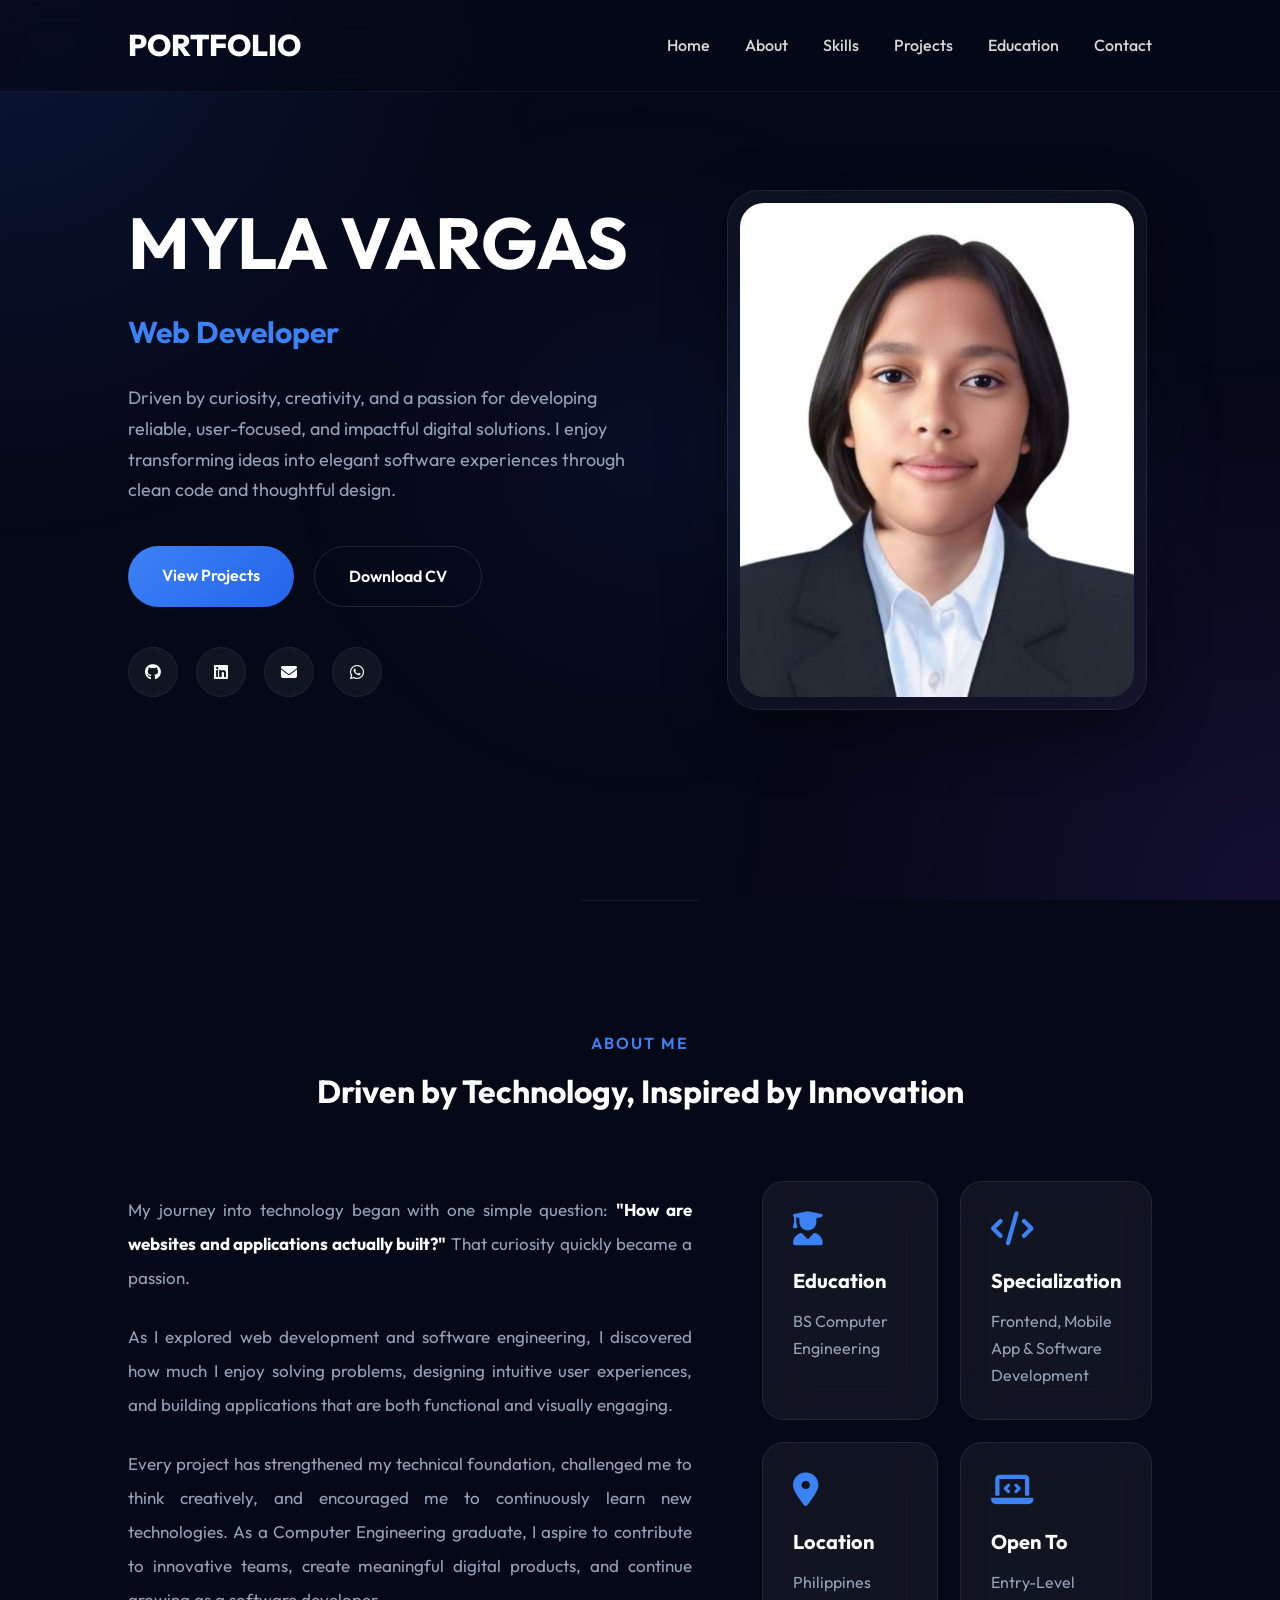
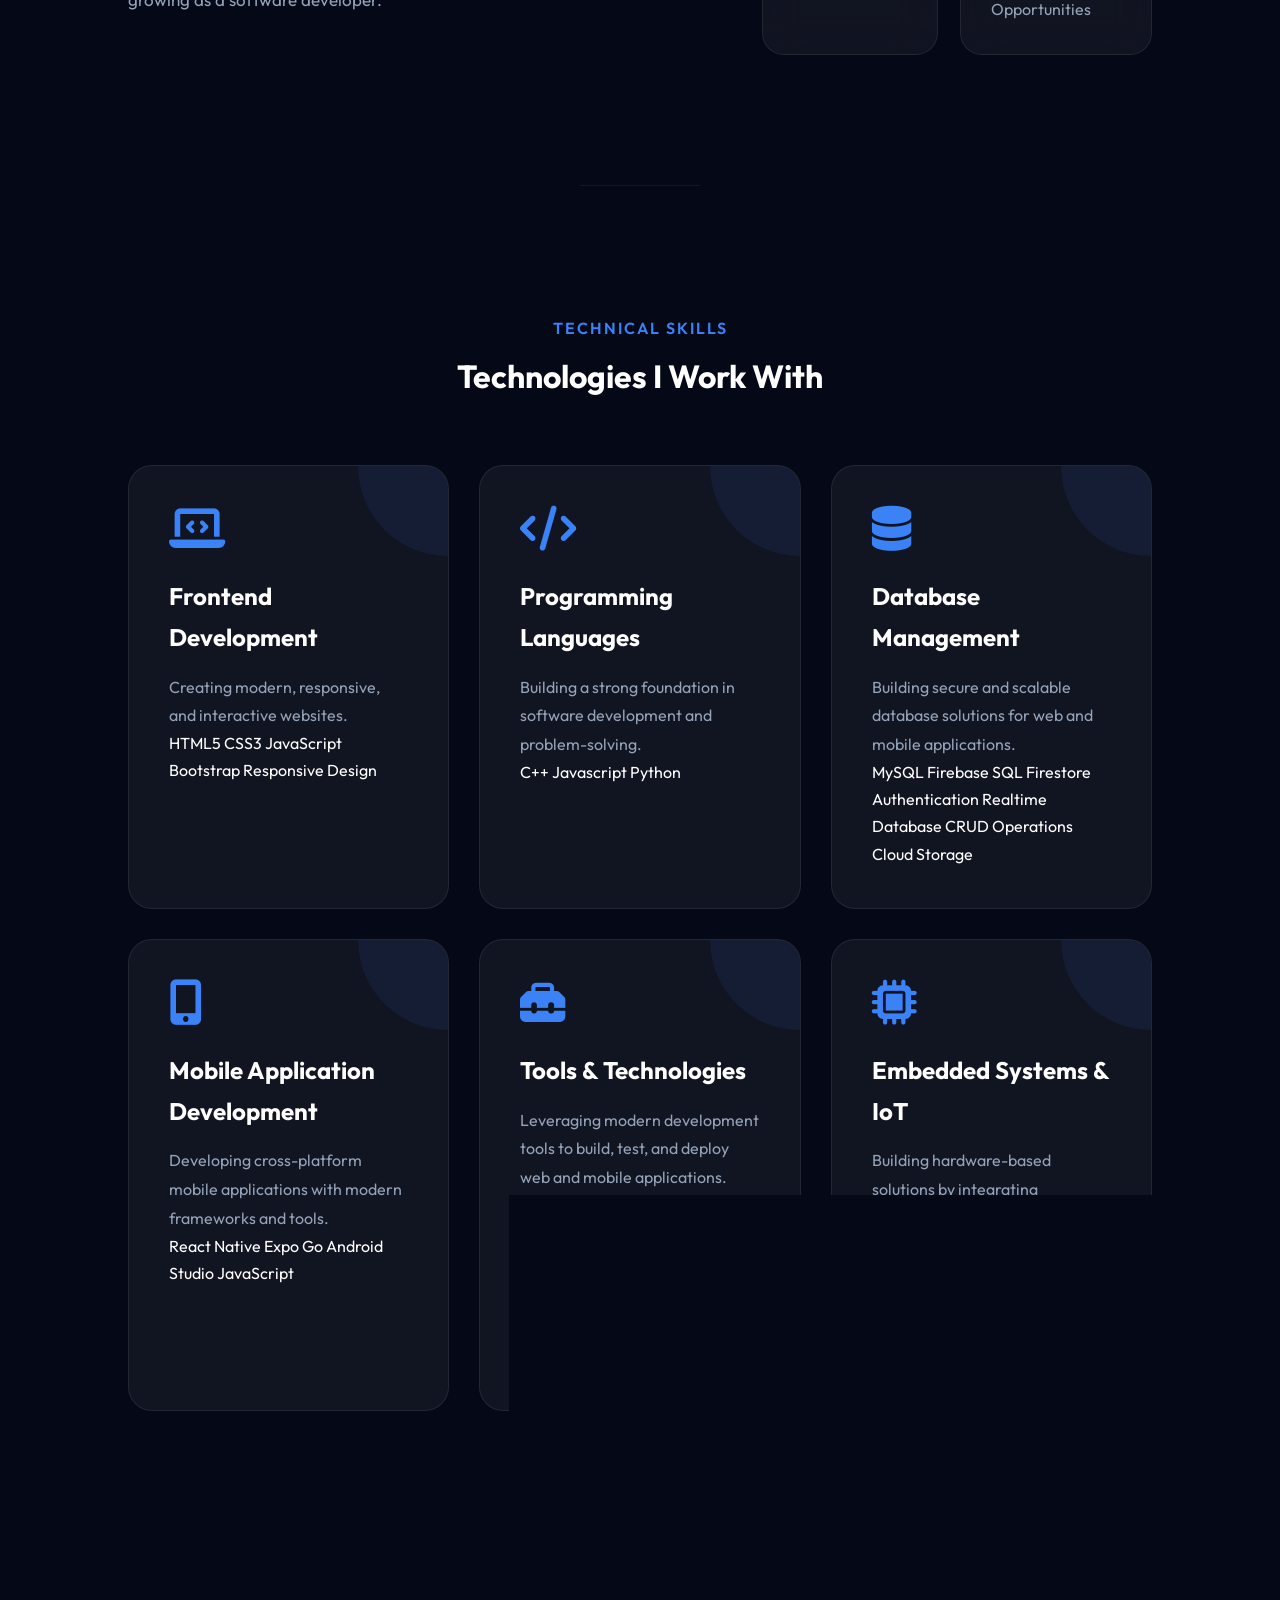
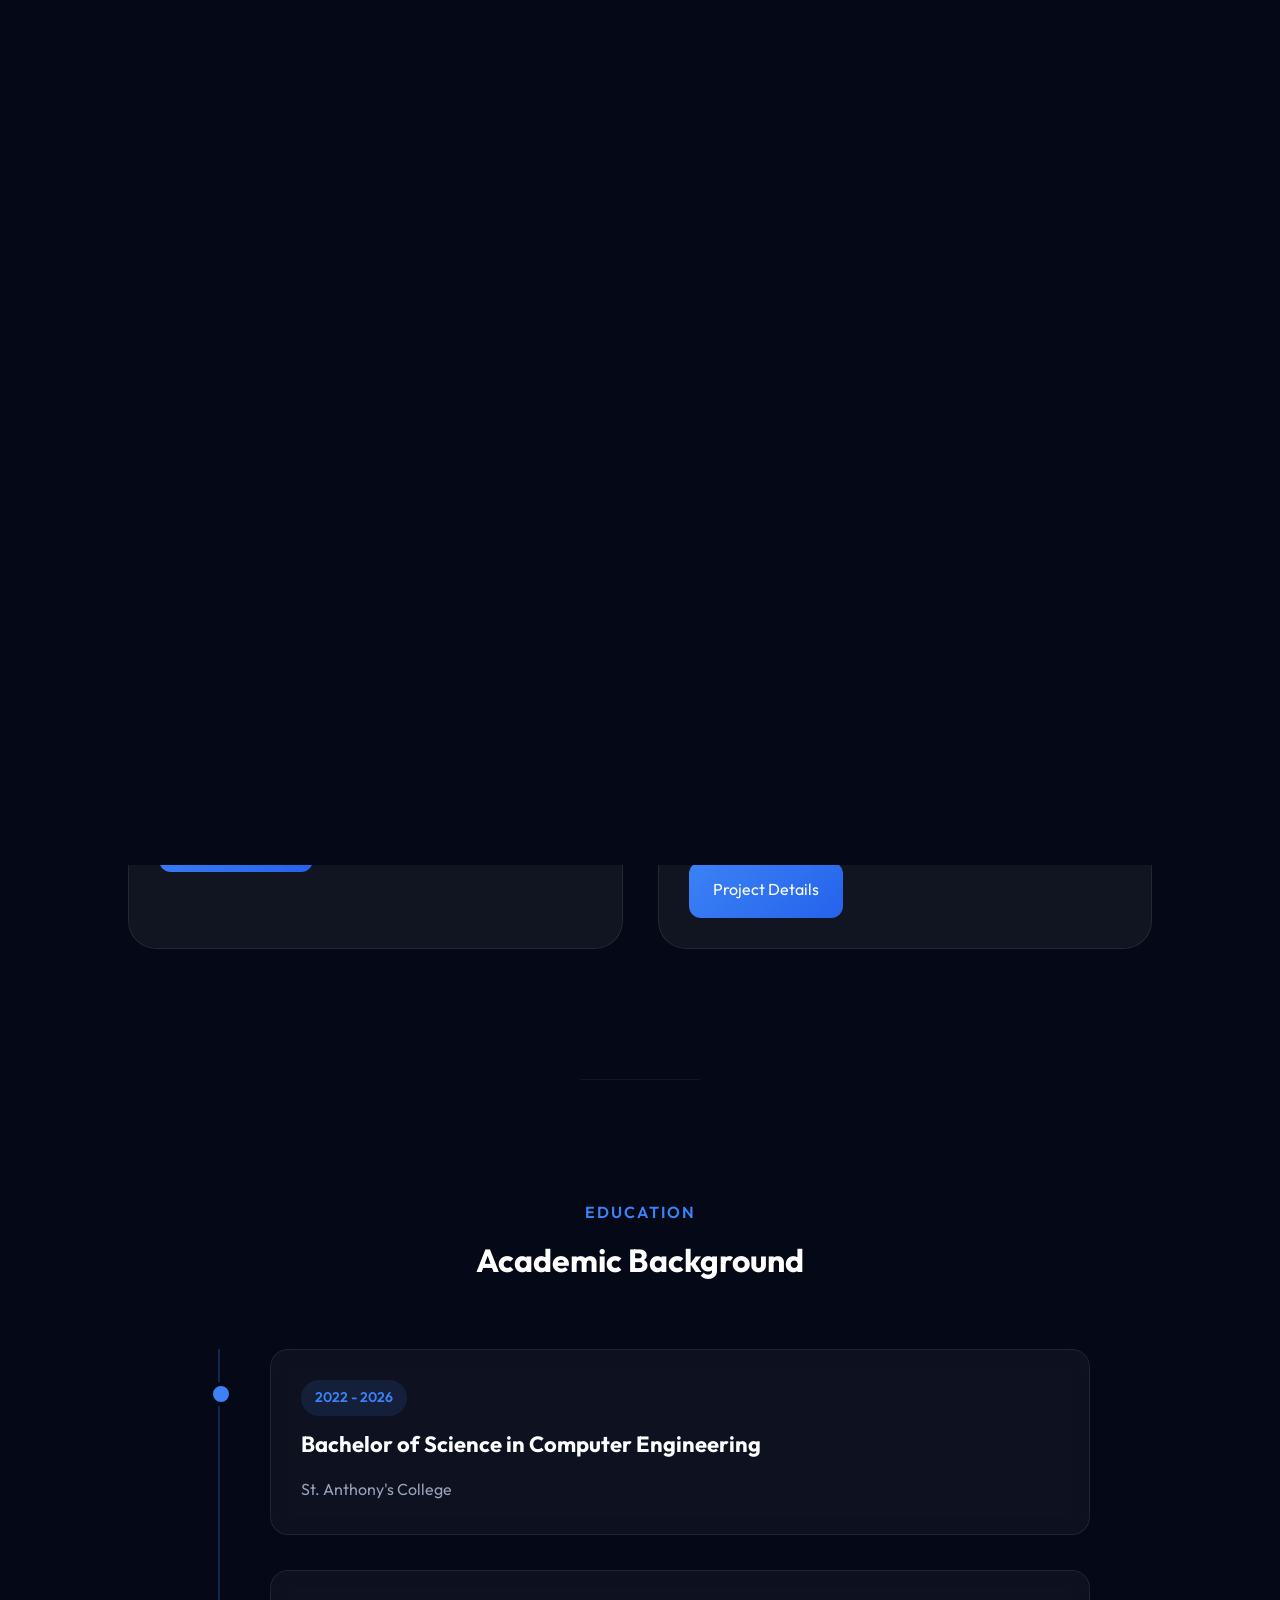
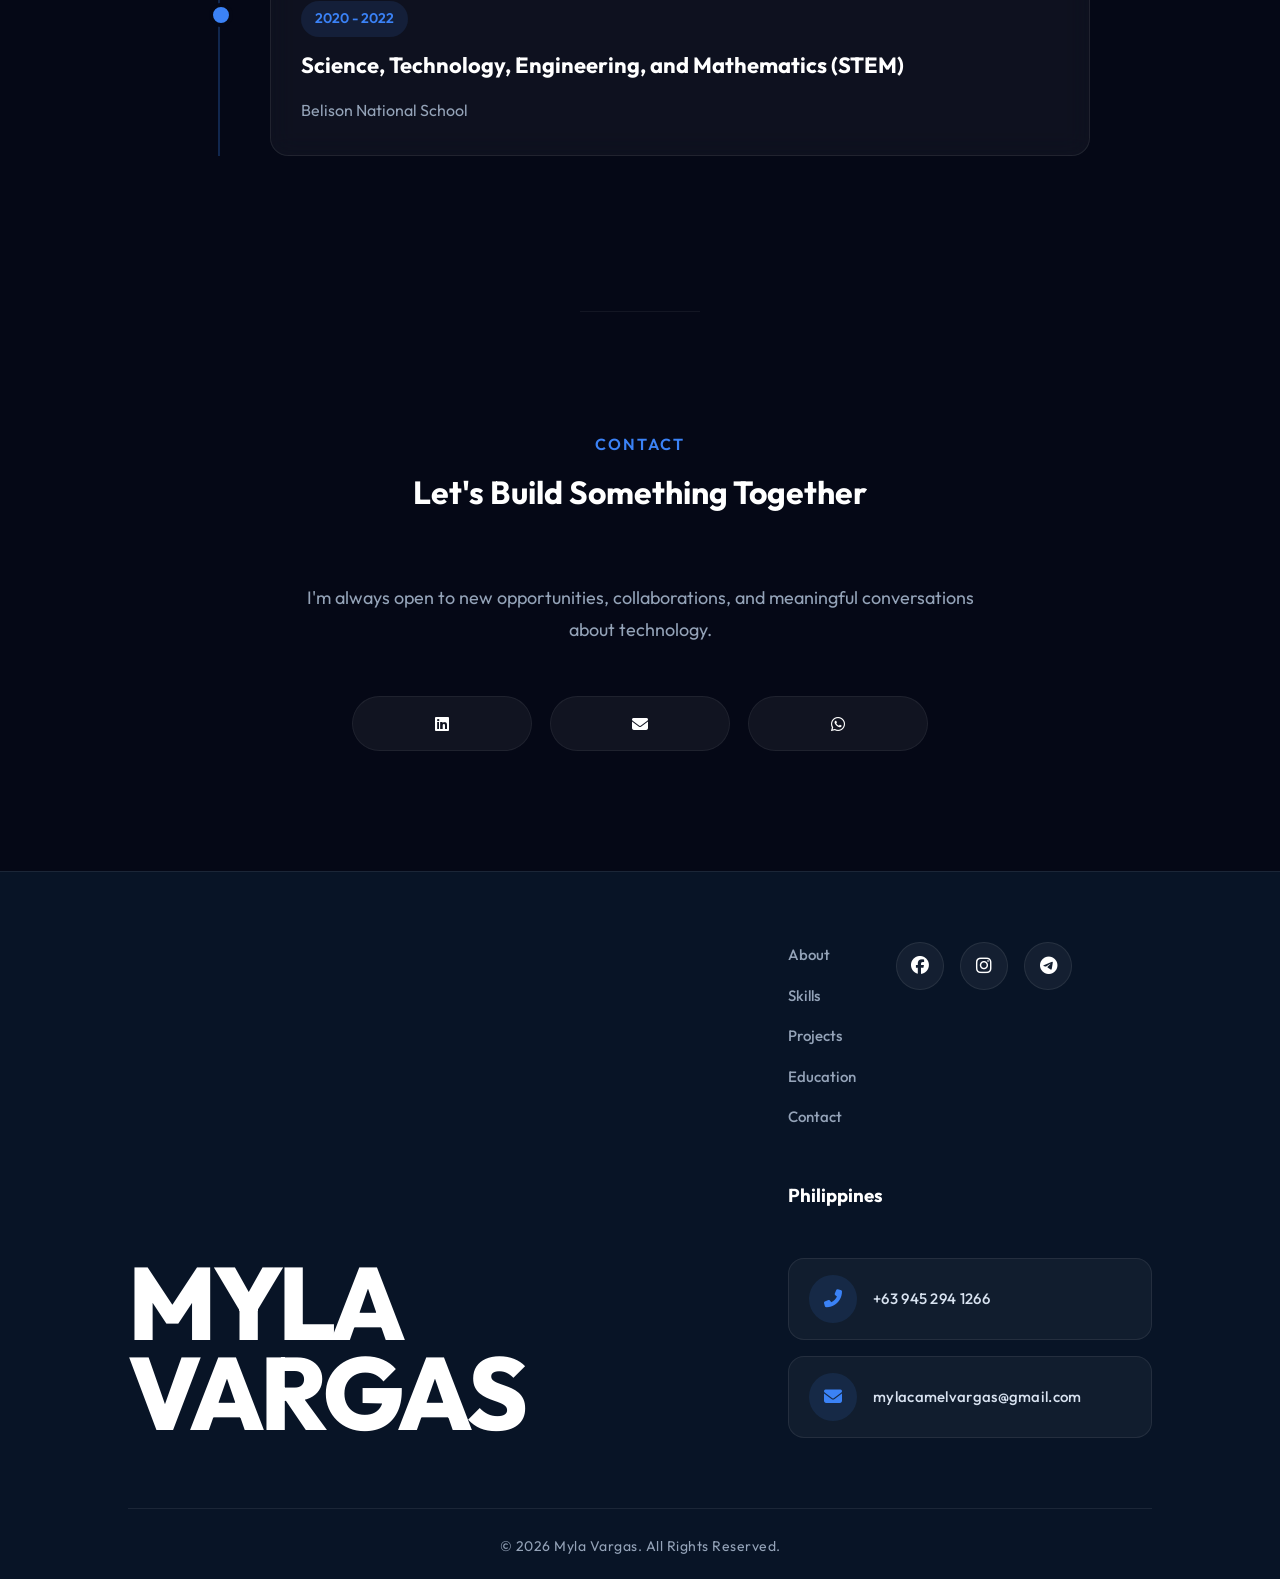
==== index.html @ 1aa94628 "Update index.html" ====
<!DOCTYPE html>
<html lang="en">

<head>
    <meta charset="UTF-8">
    <meta name="viewport" content="width=device-width, initial-scale=1.0">

    <title>Portfolio</title>

    <meta name="description"
        content="Portfolio of Myla Vargas - Computer Engineering Graduate specializing in Web Development, Software Development, and Modern Digital Solutions.">

    <link rel="stylesheet" href="style.css">

    <!-- Google Font -->
    <link href="https://fonts.googleapis.com/css2?family=Outfit:wght@300;400;500;600;700;800&display=swap"
        rel="stylesheet">

    <!-- Font Awesome -->
    <link rel="stylesheet"
        href="https://cdnjs.cloudflare.com/ajax/libs/font-awesome/6.7.2/css/all.min.css">
</head>

<body>

    <!-- Scroll Progress -->
    <div id="progress-bar"></div>

    <!-- ================= HEADER ================= -->

    <header>

        <div class="logo">
            PORTFOLIO
        </div>

        <nav id="nav">

            <a href="#home">Home</a>
            <a href="#about">About</a>
            <a href="#skills">Skills</a>
            <a href="#projects">Projects</a>
            <a href="#education">Education</a>
            <a href="#contact">Contact</a>

        </nav>

            <div class="menu-btn" id="menu-btn">
                <i class="fa-solid fa-bars"></i>
            </div>
    </header>

    <!-- ================= HERO ================= -->

    <section class="hero" id="home">

        <div class="hero-content">

            <h1>

                MYLA VARGAS

            </h1>

            <h2>
                <span class="typing"></span>
            </h2>

            <p>

                Driven by curiosity, creativity, and a passion for developing
                reliable, user-focused, and impactful digital solutions.
                I enjoy transforming ideas into elegant software experiences
                through clean code and thoughtful design.

            </p>

            <div class="hero-buttons">

                <a href="#projects" class="primary-btn">
                    View Projects
                </a>

                <a href="Myla_Camel_Vargas_Resume.pdf" download class="secondary-btn">
                    Download CV
                </a>

            </div>

            <div class="socials">

                <a href="https://github.com/mylacamelvargas" target="_blank" rel="noopener noreferrer">
    <i class="fab fa-github"></i>

               <a href="https://www.linkedin.com/in/myla-camel-vargas-772911368/" target="_blank" rel="noopener noreferrer">
    <i class="fab fa-linkedin"></i></a>
               <a href="mailto:mylacamelvargas@gmail.com">
    <i class="fas fa-envelope"></i>
</a>

              <a href="https://wa.me/639452941266" target="_blank" rel="noopener noreferrer">
    <i class="fab fa-whatsapp"></i>
</a>
            </div>

        </div>

        <div class="hero-image">

            <div class="image-card">

                <img src="mylvrgs.jpg" alt="Myla Vargas">

            </div>

        </div>

    </section>

    <!-- ================= ABOUT ================= -->

    <section id="about" class="about">

        <div class="section-title">

            <span>ABOUT ME</span>

            <h2>Driven by Technology, Inspired by Innovation</h2>

        </div>

        <div class="about-container">

            <div class="about-text">

                <p>

                    My journey into technology began with one simple question:
                    <strong>"How are websites and applications actually built?"</strong>

                    That curiosity quickly became a passion.

                </p>

                <p>

                    As I explored web development and software engineering,
                    I discovered how much I enjoy solving problems,
                    designing intuitive user experiences,
                    and building applications that are both functional
                    and visually engaging.

                </p>

                <p>

                    Every project has strengthened my technical foundation,
                    challenged me to think creatively,
                    and encouraged me to continuously learn new technologies.

                    As a Computer Engineering graduate,
                    I aspire to contribute to innovative teams,
                    create meaningful digital products,
                    and continue growing as a software developer.

                </p>

            </div>

            <div class="about-cards">

                <div class="info-card">

                    <i class="fa-solid fa-user-graduate"></i>

                    <h3>Education</h3>

                    <p>
                        BS Computer Engineering
                    </p>

                </div>

                <div class="info-card">

                    <i class="fa-solid fa-code"></i>

                    <h3>Specialization</h3>

                    <p>
                       Frontend, Mobile App & Software Development
                    </p>

                </div>

                <div class="info-card">

                    <i class="fa-solid fa-location-dot"></i>

                    <h3>Location</h3>

                    <p>
                        Philippines
                    </p>

                </div>

                <div class="info-card">

                    <i class="fa-solid fa-laptop-code"></i>

                    <h3>Open To</h3>

                    <p>
                        Entry-Level Opportunities
                    </p>

                </div>

            </div>

        </div>

    </section>

    <!-- ================= SKILLS ================= -->

    <section id="skills" class="skills">

        <div class="section-title">

            <span>TECHNICAL SKILLS</span>

            <h2>Technologies I Work With</h2>

        </div>

        <div class="skills-grid">

           <div class="skill-card">
    <i class="fas fa-laptop-code"></i>
    <h3>Frontend Development</h3>
    <p>Creating modern, responsive, and interactive websites.</p>

    <div class="skill-tags">
        <span>HTML5</span>
        <span>CSS3</span>
        <span>JavaScript</span>
        <span>Bootstrap</span>
        <span>Responsive Design</span>
    </div>
</div>

           <div class="skill-card">
    <i class="fas fa-code"></i>
    <h3>Programming Languages</h3>
    <p>Building a strong foundation in software development and problem-solving.</p>

    <div class="skill-tags">
        <span>C++</span>
        <span>Javascript</span>
        <span>Python</span>
    </div>
</div>

            <div class="skill-card">
    <i class="fas fa-database"></i>
    <h3>Database Management</h3>
    <p>Building secure and scalable database solutions for web and mobile applications.</p>

    <div class="skill-tags">
        <span>MySQL</span>
        <span>Firebase</span>
        <span>SQL</span>
        <span>Firestore</span>
        <span>Authentication</span>
        <span>Realtime Database</span>
        <span>CRUD Operations</span>
        <span>Cloud Storage</span>
    </div>
</div>

           <div class="skill-card">
    <i class="fas fa-mobile-alt"></i>
    <h3>Mobile Application Development</h3>
    <p>Developing cross-platform mobile applications with modern frameworks and tools.</p>

    <div class="skill-tags">
        <span>React Native</span>
        <span>Expo Go</span>
        <span>Android Studio</span>
        <span>JavaScript</span>
    </div>
</div>

           <div class="skill-card">
    <i class="fas fa-toolbox"></i>
    <h3>Tools & Technologies</h3>
    <p>Leveraging modern development tools to build, test, and deploy web and mobile applications.</p>

    <div class="skill-tags">
        <span>Git</span>
        <span>GitHub</span>
        <span>VS Code</span>
        <span>Android Studio</span>
        <span>Expo Go</span>
        <span>Figma</span>
        <span>Canva</span>
        <span>Vercel</span>
    </div>
</div>
           <div class="skill-card">
    <i class="fas fa-microchip"></i>
    <h3>Embedded Systems & IoT</h3>
    <p>Building hardware-based solutions by integrating microcontrollers, sensors, and embedded programming.</p>

    <div class="skill-tags">
        <span>Arduino</span>
        <span>ESP32</span>
        <span>Raspberry Pi</span>
        <span>IoT</span>
        <span>Sensor Integration</span>
        <span>Microcontrollers</span>
        <span>Serial Communication</span>
    </div>
</div>

        </div>

    </section>

    <!-- ================= PROJECTS ================= -->

  <section id="projects" class="projects">

    <div class="section-title">

        <span>MY PROJECTS</span>

        <h2>Featured Work</h2>

    </div>

    <div class="project-grid">

        <!-- Project 1 -->
        <div class="project-card">
            <div class="project-content">

                <h3>Automated Umbrella Rental System</h3>

                <p>
                    Developed an IoT-based automated umbrella rental system with RFID authentication,
                    real-time monitoring, automated rental and return processes, and a centralized
                    database for efficient inventory management.
                </p>

                <div class="project-buttons">
                    <a href="project-details.html">Project Details</a>
                </div>

            </div>
        </div>

        <!-- Project 2 -->
        <div class="project-card">
            <div class="project-content">

                <h3>Portfolio Website</h3>

                <p>
                    Modern responsive portfolio developed using HTML, CSS and JavaScript.
                </p>

                <div class="project-buttons">
                    <a href="https://github.com/mylacamelvargas/portfolio">GitHub</a>
                </div>

            </div>
        </div>

        <!-- Project 3 -->
        <div class="project-card">
            <div class="project-content">

                <h3>LifePulse: A Mobile-Based Application for Blood Donation</h3>

                <p>
                    Developed a mobile-based blood donation system with database integration,
                    donor management, and streamlined tracking for efficient blood donation coordination.
                </p>

                <div class="project-buttons">
                    <a href="project-details-lifepulse.html">Project Details</a>
                </div>

            </div>
        </div>

        <!-- Project 4 (NEW) -->
        <div class="project-card">
            <div class="project-content">

                <h3>DriveAlert: Drowsiness Detection</h3>

               <p>
    Developed a driver drowsiness detection system that monitors real-time facial
    features to identify signs of fatigue and alert the user through timely warnings.
    The system aims to enhance road safety by reducing the risk of accidents caused
    by drowsy driving through early detection and prompt notification.
</p>

                <div class="project-buttons">
                    <a href="project-details-drivealert.html">Project Details</a>
                </div>

            </div>
        </div>

    </div>

    </section>

    <!-- ================= EDUCATION ================= -->

   <section id="education" class="education">

    <div class="section-title">

        <span>EDUCATION</span>

        <h2>Academic Background</h2>

    </div>

    <div class="timeline">

        <div class="timeline-item">

            <span>2022 - 2026</span>

            <h3>Bachelor of Science in Computer Engineering</h3>

            <p>St. Anthony's College</p>

        </div>

        <div class="timeline-item">

            <span>2020 - 2022</span>

            <h3>Science, Technology, Engineering, and Mathematics (STEM)</h3>

            <p>Belison National School</p>

        </div>

    </div>

</section>

    <!-- ================= CONTACT ================= -->

    <section id="contact" class="contact">

        <div class="section-title">

            <span>CONTACT</span>

            <h2>Let's Build Something Together</h2>

        </div>

        <p class="contact-text">
            I'm always open to new opportunities, collaborations,
            and meaningful conversations about technology.
        </p>

        <div class="contact-buttons">

           <a href="https://www.linkedin.com/in/myla-camel-vargas-772911368/" target="_blank" rel="noopener noreferrer">
    <i class="fab fa-linkedin"></i></a>
               <a href="mailto:mylacamelvargas@gmail.com">
    <i class="fas fa-envelope"></i>
</a>
   <a href="https://wa.me/639452941266" target="_blank" rel="noopener noreferrer">
    <i class="fab fa-whatsapp"></i>
</a>
        </div>

    </section>

    <!-- ================= FOOTER ================= -->

   <footer class="footer">

    <div class="footer-name">

        <h1>Myla<br>Vargas</h1>

    </div>

    <div class="footer-content">

        <div class="footer-top">

            <div class="footer-links">

                <a href="#about">About</a>
                <a href="#skills">Skills</a>
                <a href="#projects">Projects</a>
                <a href="#education">Education</a>
                <a href="#contact">Contact</a>

            </div>

            <div class="footer-social">

               <a href="https://www.facebook.com/myla.vargas.9250" target="_blank" rel="noopener noreferrer">
    <i class="fab fa-facebook"></i>
                 <a href="https://www.instagram.com/mylv.rgs?igsh=YjQzcXFocjdwdDE3" target="_blank" rel="noopener noreferrer">
    <i class="fab fa-instagram"></i>
                   <a href="https://t.me/mylacamelvargas" target="_blank" rel="noopener noreferrer">
    <i class="fab fa-telegram"></i>
            </div>
             <a/>          

        </div>

        <div class="footer-location">

            <h3>
                Philippines
            </h3>
        </div>

          <div class="footer-contact-info">

    <a href="tel:+639123456789" class="contact-item">
        <i class="fas fa-phone-alt"></i>
        <span>+63 945 294 1266</span>
    </a>

    <a href="mailto:mylacamelvargas@gmail.com" class="contact-item">
        <i class="fas fa-envelope"></i>
        <span>mylacamelvargas@gmail.com</span>
    </a>

</div>

    </div>
     <div class="footer-bottom">

        <p>© 2026 Myla Vargas. All Rights Reserved.</p>

    </div>

</footer>

    <script src="script.js"></script>

</body>

</html>
---- style.css ----
/*==========================
  GOOGLE FONT
==========================*/
@import url('https://fonts.googleapis.com/css2?family=Outfit:wght@300;400;500;600;700;800&display=swap');

/*==========================
  RESET
==========================*/
*{
    margin:0;
    padding:0;
    box-sizing:border-box;
    scroll-behavior:smooth;
}

:root{

    --bg:#050816;
    --bg2:#0f172a;
    --card:rgba(255,255,255,.05);
    --border:rgba(255,255,255,.08);

    --white:#ffffff;
    --text:#d6d6d6;
    --gray:#94a3b8;

    --primary:#3b82f6;
    --secondary:#2563eb;

    --shadow:0 20px 60px rgba(0,0,0,.45);

    --radius:24px;

}

body{

    font-family:'Outfit',sans-serif;
    background:var(--bg);
    color:var(--white);
    overflow-x:hidden;
    line-height:1.7;

}

/*==========================
BACKGROUND
==========================*/

body::before{

    content:"";
    position:fixed;
    inset:0;

    background:
    radial-gradient(circle at top left,#2563eb25,transparent 35%),
    radial-gradient(circle at bottom right,#7c3aed20,transparent 35%),
    radial-gradient(circle at center,#1d4ed815,transparent 45%);

    z-index:-2;

}

body::after{

    content:"";
    position:fixed;
    inset:0;

    background:
    linear-gradient(
        rgba(255,255,255,.02) 1px,
        transparent 1px),
    linear-gradient(
        90deg,
        rgba(255,255,255,.02) 1px,
        transparent 1px);

    background-size:50px 50px;

    opacity:.15;

    z-index:-1;

}

/*==========================
SCROLLBAR
==========================*/

::-webkit-scrollbar{

    width:8px;

}

::-webkit-scrollbar-track{

    background:#08111f;

}

::-webkit-scrollbar-thumb{

    background:var(--primary);
    border-radius:20px;

}

/*==========================
SECTION
==========================*/

section{

    width:100%;
    padding:120px 10%;

}

.section-title{

    text-align:center;
    margin-bottom:70px;

}

.section-title span{

    color:var(--primary);
    letter-spacing:3px;
    font-size:14px;

}

.section-title h2{

    margin-top:15px;
    font-size:45px;
    font-weight:700;

}

/*==========================
HEADER
==========================*/

header{

    position:fixed;

    width:100%;

    padding:20px 10%;

    display:flex;
    justify-content:space-between;
    align-items:center;

    backdrop-filter:blur(18px);

    background:rgba(5,8,22,.65);

    border-bottom:1px solid rgba(255,255,255,.05);

    z-index:999;

}

.logo{

    font-size:30px;
    font-weight:800;

    color:white;

}

.logo span{

    color:var(--primary);

}

nav{

    display:flex;
    gap:35px;

}

nav a{

    color:#d7d7d7;
    text-decoration:none;
    font-weight:500;

    transition:.35s;

}

nav a:hover{

    color:var(--primary);

}

.menu-btn{

    display:none;
    font-size:25px;
    cursor:pointer;

}

/*==========================
HERO
==========================*/

.hero{

    min-height:100vh;

    display:grid;
    grid-template-columns:1.2fr 1fr;

    align-items:center;

    gap:80px;

}

.hero-tag{

    display:inline-block;

    padding:10px 18px;

    border-radius:50px;

    background:rgba(59,130,246,.12);

    border:1px solid rgba(59,130,246,.3);

    color:#7db4ff;

    font-size:14px;

    margin-bottom:25px;

}

.hero h1{

    font-size:72px;

    line-height:1.1;

    margin-bottom:25px;

}

.hero h1 span{

    color:var(--primary);

}

.hero h2{

    font-size:30px;

    color:#d3d3d3;

    margin-bottom:25px;

}

.typing{

    color:var(--primary);

}

.hero p{

    color:var(--gray);

    max-width:650px;

    margin-bottom:40px;

    font-size:18px;

}

/*==========================
BUTTONS
==========================*/

.hero-buttons{

    display:flex;

    gap:20px;

    margin-bottom:40px;

}

.primary-btn,
.secondary-btn{

    text-decoration:none;

    padding:16px 34px;

    border-radius:50px;

    transition:.35s;

    font-weight:600;

}

.primary-btn{

    background:linear-gradient(
    135deg,
    var(--primary),
    var(--secondary));

    color:white;

}

.primary-btn:hover{

    transform:translateY(-5px);

}

.secondary-btn{

    border:1px solid rgba(255,255,255,.12);

    color:white;

}

.secondary-btn:hover{

    background:rgba(255,255,255,.05);

    transform:translateY(-5px);

}

/*==========================
SOCIALS
==========================*/

.socials{

    display:flex;
    gap:18px;

}

.socials a{

    width:50px;
    height:50px;

    display:flex;

    justify-content:center;
    align-items:center;

    border-radius:50%;

    color:white;

    text-decoration:none;

    background:rgba(255,255,255,.05);

    border:1px solid rgba(255,255,255,.06);

    transition:.35s;

}

.socials a:hover{

    background:var(--primary);

    transform:translateY(-6px);

}

/*==========================
IMAGE
==========================*/

.hero-image{

    display:flex;
    justify-content:center;

}

.image-card{

    width:420px;
    height:520px;

    padding:12px;

    border-radius:32px;

    background:rgba(255,255,255,.04);

    border:1px solid rgba(255,255,255,.08);

    backdrop-filter:blur(15px);

    box-shadow:var(--shadow);

    animation:float 5s ease-in-out infinite;

}

.image-card img{

    width:100%;
    height:100%;

    border-radius:24px;

    object-fit:cover;

}

/*==========================
ANIMATION
==========================*/

@keyframes float{

    0%,100%{

        transform:translateY(0);

    }

    50%{

        transform:translateY(-18px);

    }

}

/*==========================
RESPONSIVE
==========================*/

@media(max-width:991px){

    .hero{

        grid-template-columns:1fr;
        text-align:center;

    }

    .hero p{

        margin:auto auto 40px;

    }

    .hero-buttons{

        justify-content:center;

    }

    .socials{

        justify-content:center;

    }

    .image-card{

        width:340px;
        height:430px;

        margin-top:40px;

    }

}

@media(max-width:768px){

    nav{

        display:none;

    }

    .menu-btn{

        display:block;

    }

    .hero h1{

        font-size:50px;

    }

    .hero h2{

        font-size:24px;

    }

    .section-title h2{

        font-size:34px;

    }

    .hero-buttons{

        flex-direction:column;

        align-items:center;

    }

    .primary-btn,
    .secondary-btn{

        width:220px;
        text-align:center;

    }

}

/*==================================================
ABOUT
==================================================*/

.about{

    position:relative;

}

.section-title span {
    font-size: 1rem;      
    font-weight: 600;
    letter-spacing: 2px;
}

.section-title h2 {
    font-size: 2rem;
    font-weight: 700;
    line-height: 1.2;
}
.about-container{

    display:grid;
    grid-template-columns:1.3fr .9fr;
    gap:70px;
    align-items:center;

}

.about-text p{

    color:var(--gray);
    margin-bottom:25px;
    font-size:17px;
    line-height:2;
    text-align:justify;

}

.about-text strong{

    color:white;

}

.about-cards{

    display:grid;
    grid-template-columns:repeat(2,1fr);
    gap:22px;

}

.info-card{

    padding:30px;
    background:var(--card);

    border:1px solid var(--border);

    border-radius:22px;

    transition:.4s;

    backdrop-filter:blur(20px);

}

.info-card:hover{

    transform:translateY(-8px);
}

.info-card i{

    font-size:34px;

    color:var(--primary);

    margin-bottom:18px;

}

.info-card h3{

    margin-bottom:10px;

    font-size:20px;

}

.info-card p{

    color:var(--gray);

}

/*==================================================
SKILLS
==================================================*/

.skills{

    position:relative;

}

.skills-grid{

    display:grid;

    grid-template-columns:
    repeat(auto-fit,minmax(280px,1fr));

    gap:30px;

}

.skill-card{

    padding:40px;

    border-radius:24px;

    background:var(--card);

    border:1px solid var(--border);

    transition:.45s;

    overflow:hidden;

    position:relative;

}

.skill-card::before{

    content:"";

    position:absolute;

    width:180px;
    height:180px;

    background:rgba(59,130,246,.08);

    border-radius:50%;

    top:-90px;
    right:-90px;

    transition:.5s;

}

.skill-card:hover::before{

    transform:scale(1.4);

}

.skill-card:hover{

    transform:translateY(-10px);

}

.skill-card i{

    font-size:45px;

    color:var(--primary);

    margin-bottom:25px;

}

.skill-card h3{

    margin-bottom:15px;

    font-size:24px;

}

.skill-card p{

    color:var(--gray);

    line-height:1.8;

}

/*==================================================
PROJECTS
==================================================*/

.projects{

    position:relative;

}

.project-grid{

    display:grid;

    grid-template-columns:
    repeat(auto-fit,minmax(350px,1fr));

    gap:35px;

}

.project-card{

    overflow:hidden;

    border-radius:28px;

    background:var(--card);

    border:1px solid var(--border);

    transition:.45s;

}

.project-card:hover{

    transform:translateY(-12px);

}

.project-card img{

    width:100%;
    height:230px;

    object-fit:cover;

    transition:.5s;

}

.project-card:hover img{

    transform:scale(1.08);

}

.project-content{

    padding:30px;

}

.project-content h3{

    font-size:24px;

    margin-bottom:15px;

}

.project-content p{

    color:var(--gray);

    margin-bottom:28px;

    line-height:1.8;

}

/*==================================================
PROJECT BUTTONS
==================================================*/

.project-buttons{
    display:flex;
    gap:15px;
    margin-top:25px;
}

.project-buttons a{
    display:inline-flex;
    justify-content:center;
    align-items:center;

    min-width:150px;      /* Same width for all buttons */
    height:56px;

    padding:0 24px;

    border-radius:12px;
    text-decoration:none;
    color:#fff;

    background:linear-gradient(
        135deg,
        var(--primary),
        var(--secondary)
    );

    transition:.35s;
}

.project-buttons a:hover{
    transform:translateY(-4px);
}

.project-buttons a:last-child{

    background:linear-gradient(
    135deg,
    var(--primary),
    var(--secondary));

}

.project-buttons a:hover{

    transform:translateY(-4px);

}

/*==================================================
SECTION SPACING
==================================================*/

.about,
.skills,
.projects{

    padding-top:130px;
    padding-bottom:130px;

}

/*==================================================
TABLET
==================================================*/

@media(max-width:1000px){

.about-container{

grid-template-columns:1fr;

}

.about-cards{

margin-top:20px;

}

}

/*==================================================
MOBILE
==================================================*/

@media(max-width:768px){

.about-cards{

grid-template-columns:1fr;

}

.project-grid{

grid-template-columns:1fr;

}

.skills-grid{

grid-template-columns:1fr;

}

.about-text{

text-align:center;

}

.about-text p{

text-align:center;

}

}

/*==========================================
EDUCATION
==========================================*/

/*==========================================
EDUCATION
==========================================*/

.education{
    position:relative;
}

.timeline{
    position:relative;
    max-width:900px;
    margin:0 auto;
}

.timeline::before{
    content:"";
    position:absolute;
    left:28px;
    top:0;
    width:2px;
    height:100%;
    background:rgba(59,130,246,.25);
}

.timeline-item{
    position:relative;
    margin-left:80px;
    margin-bottom:35px;
    padding:30px;

    background:rgba(255,255,255,.04);
    backdrop-filter:blur(12px);

    border:1px solid rgba(255,255,255,.08);
    border-radius:18px;

    transition:.35s;
}

.timeline-item:hover{
    transform:translateY(-8px);
}

.timeline-item::before{
    content:"";
    position:absolute;
    left:-62px;
    top:32px;

    width:16px;
    height:16px;

    border-radius:50%;
    background:var(--primary);

    border:4px solid var(--bg);
}

.timeline span{
    display:inline-block;
    margin-bottom:10px;

    color:var(--primary);
    font-size:14px;
    font-weight:600;

    padding:6px 14px;

    border-radius:30px;

    background:rgba(59,130,246,.12);
}

.timeline h3{
    font-size:22px;
    margin-bottom:12px;
}

.timeline p{
    color:var(--gray);
    line-height:1.8;
}

/*==========================================
CONTACT
==========================================*/

.contact{
    text-align:center;
}

.contact-text{
    max-width:700px;
    margin:0 auto 50px;
    color:var(--gray);
    font-size:18px;
}
/*==========================================
CONTACT
==========================================*/

.contact{
    text-align:center;
}

.contact-text{
    max-width:700px;
    margin:0 auto 50px;
    color:var(--gray);
    font-size:18px;
    line-height:1.8;
}

.contact-buttons{
    display:flex;
    justify-content:center;
    gap:18px;
    flex-wrap:wrap;
}

.contact-buttons a{

    width:180px;
    height:55px;

    display:flex;
    justify-content:center;
    align-items:center;

    border-radius:50px;

    color:white;
    text-decoration:none;
    font-weight:600;

    background:rgba(255,255,255,.05);

    border:1px solid rgba(255,255,255,.06);

    transition:.35s;

}

.contact-buttons a:hover{

    background:var(--primary);

    transform:translateY(-6px);

}

/*==========================================
FOOTER
==========================================*/

.footer{
    background:#081426;
    padding:70px 10% 20px;
    display:grid;
    grid-template-columns:1.8fr 1fr;
    gap:20px;
    border-top:1px solid rgba(255,255,255,.08);
}

/*==========================================
LEFT SIDE
==========================================*/

.footer-name{
    display:flex;
    align-items:flex-end;
}

.footer-name h1{
    font-size:clamp(4rem, 8vw, 8rem);
    line-height:.88;
    font-weight:800;
    letter-spacing:-4px;
    color:#fff;
    text-transform:uppercase;
}

/*==========================================
RIGHT SIDE
==========================================*/

.footer-content{
    display:flex;
    flex-direction:column;
    justify-content:space-between;
    height:100%;
}

.footer-top{
    display:flex;
    justify-content:space-between;
    align-items:flex-start;
    gap:40px;
}

.footer-links{
    display:flex;
    flex-direction:column;
    gap:15px;
}

.footer-links a{
    color:var(--gray);
    text-decoration:none;
    font-size:15px;
    font-weight:500;
    transition:.3s ease;
}

.footer-links a:hover{
    color:var(--primary);
    transform:translateX(6px);
}

/*==========================================
SOCIAL
==========================================*/

.footer-social{
    display:flex;
    gap:16px;
}

.footer-social a{
    width:48px;
    height:48px;

    display:flex;
    justify-content:center;
    align-items:center;

    border-radius:50%;

    color:#fff;
    font-size:18px;
    text-decoration:none;

    background:rgba(255,255,255,.05);
    border:1px solid rgba(255,255,255,.08);

    transition:.35s ease;
}

.footer-social a:hover{
    background:var(--primary);
    border-color:var(--primary);
    transform:translateY(-6px);

}

/*==========================================
CONTACT INFO
==========================================*/

.footer-contact-info{
    display:flex;
    flex-direction:column;
    gap:16px;
    margin-top:30px;
}

.footer-location{
    padding-top: 50px;
}
.contact-item{
    
    display:flex;
    align-items:center;
    gap:16px;

    padding:16px 20px;

    background:rgba(255,255,255,.04);
    border:1px solid rgba(255,255,255,.08);
    border-radius:16px;

    color:#fff;
    text-decoration:none;

    transition:.35s ease;
}

.contact-item i{
    width:48px;
    height:48px;

    display:flex;
    justify-content:center;
    align-items:center;

    font-size:18px;
    color:var(--primary);

    background:rgba(59,130,246,.12);
    border-radius:50%;

    transition:.35s ease;
}

.contact-item span{
    font-size:15px;
    font-weight:500;
    letter-spacing:.3px;
    color:#d8e2f0;
    word-break:break-word;
}

.contact-item:hover{
    transform:translateX(8px);
    border-color:var(--primary);
    background:rgba(59,130,246,.08);
}

.contact-item:hover i{
    background:var(--primary);
    color:#fff;
}

/*==========================================
COPYRIGHT
==========================================*/

.footer-bottom{
    grid-column:1/-1;
    margin-top:50px;
    padding-top:25px;
    border-top:1px solid rgba(255,255,255,.08);
    text-align:center;
}

.footer-bottom p{
    color:var(--gray);
    font-size:14px;
    letter-spacing:.5px;
    line-height:1.8;
}

/*==========================================
RESPONSIVE
==========================================*/

@media (max-width:992px){

    .footer{
        grid-template-columns:1fr;
        gap:60px;
        text-align:center;
    }

    .footer-name{
        justify-content:center;
    }

    .footer-content{
        align-items:center;
    }

    .footer-top{
        flex-direction:column;
        align-items:center;
        gap:35px;
    }

    .footer-links{
        align-items:center;
    }

    .footer-contact{
        margin-top:45px;
    }

    .footer-buttons{
        justify-content:center;
    }

    .footer-social{
        justify-content:center;
    }

}

@media (max-width:576px){

    .footer{
        padding:70px 8% 30px;
    }

    .footer-name h1{
        letter-spacing:-2px;
    }

    .footer-contact h3{
        font-size:24px;
    }

    .footer-buttons{
        flex-direction:column;
        width:100%;
    }

    .footer-buttons a{
        width:100%;
    }

}


/*==========================================
RESPONSIVE
==========================================*/

@media(max-width:900px){

.footer{

    grid-template-columns:1fr;

    gap:60px;

}

.footer-name h1{

    font-size:5rem;

}

.footer-top{

    flex-direction:column;

    gap:40px;

}

.footer-contact{

    margin-top:40px;

}

}
/*==========================================
SCROLL PROGRESS BAR
==========================================*/

#progress-bar{
    position:fixed;
    top:0;
    left:0;
    height:4px;
    width:0%;
    background:linear-gradient(
    90deg,
    var(--primary),
    #60a5fa);
    z-index:99999;
}

/*==========================================
SCROLL REVEAL
==========================================*/

.hidden{
    opacity:0;
    transform:translateY(70px);
    transition:all .9s ease;
}

.show{
    opacity:1;
    transform:translateY(0);
}

/*==========================================
SELECTION
==========================================*/

::selection{
    background:var(--primary);
    color:white;
}

/*==========================================
SMOOTH IMAGE SHADOW
==========================================*/

.image-card{
    position:relative;
}

.image-card::before{

    content:"";

    position:absolute;

    inset:-20px;

    background:radial-gradient(circle,
    rgba(59,130,246,.18),
    transparent 70%);

    z-index:-1;

    filter:blur(40px);

}

/*==========================================
SECTION DIVIDER
==========================================*/

section{
    position:relative;
}

section:not(.hero)::before{
    content:"";
    position:absolute;
    top:0;
    left:50%;
    transform:translateX(-50%);
    width:120px;
    height:1px;
    background:rgba(255,255,255,.06);
}

/*==========================================
NAV ACTIVE
==========================================*/

nav a.active{
    color:var(--primary);
}

/*==========================================
MOBILE MENU
==========================================*/

@media(max-width:768px){

nav{

position:absolute;
top:85px;
left:50%;
transform:translateX(-50%);

width:90%;

background:rgba(10,15,35,.96);

backdrop-filter:blur(20px);

border:1px solid rgba(255,255,255,.08);

border-radius:20px;

padding:25px;

display:flex;
flex-direction:column;
align-items:center;

gap:25px;

opacity:0;
visibility:hidden;

transition:.35s;

}

nav.active{

opacity:1;
visibility:visible;

}

.menu-btn{

display:contents;

}

.timeline{

padding-left:10px;

}

.timeline::before{

left:18px;

}

.timeline-item{

margin-left:45px;

}

.timeline-item::before{

left:-38px;

}

.hero{

padding-top:140px;

}

.image-card{

width:300px;
height:380px;

}

.hero h1{

font-size:42px;

}

.section-title h2{

font-size:32px;

}

.contact-buttons{

flex-direction:column;

align-items:center;

}

.contact-buttons a{

width:240px;

text-align:center;

}

}

/*==========================================
SMALL DEVICES
==========================================*/

@media(max-width:480px){

section{

padding:100px 7%;

}

.hero h1{

font-size:36px;

}

.hero p{

font-size:16px;

}

.hero-tag{

font-size:12px;

}

.image-card{

width:260px;
height:330px;

}

}
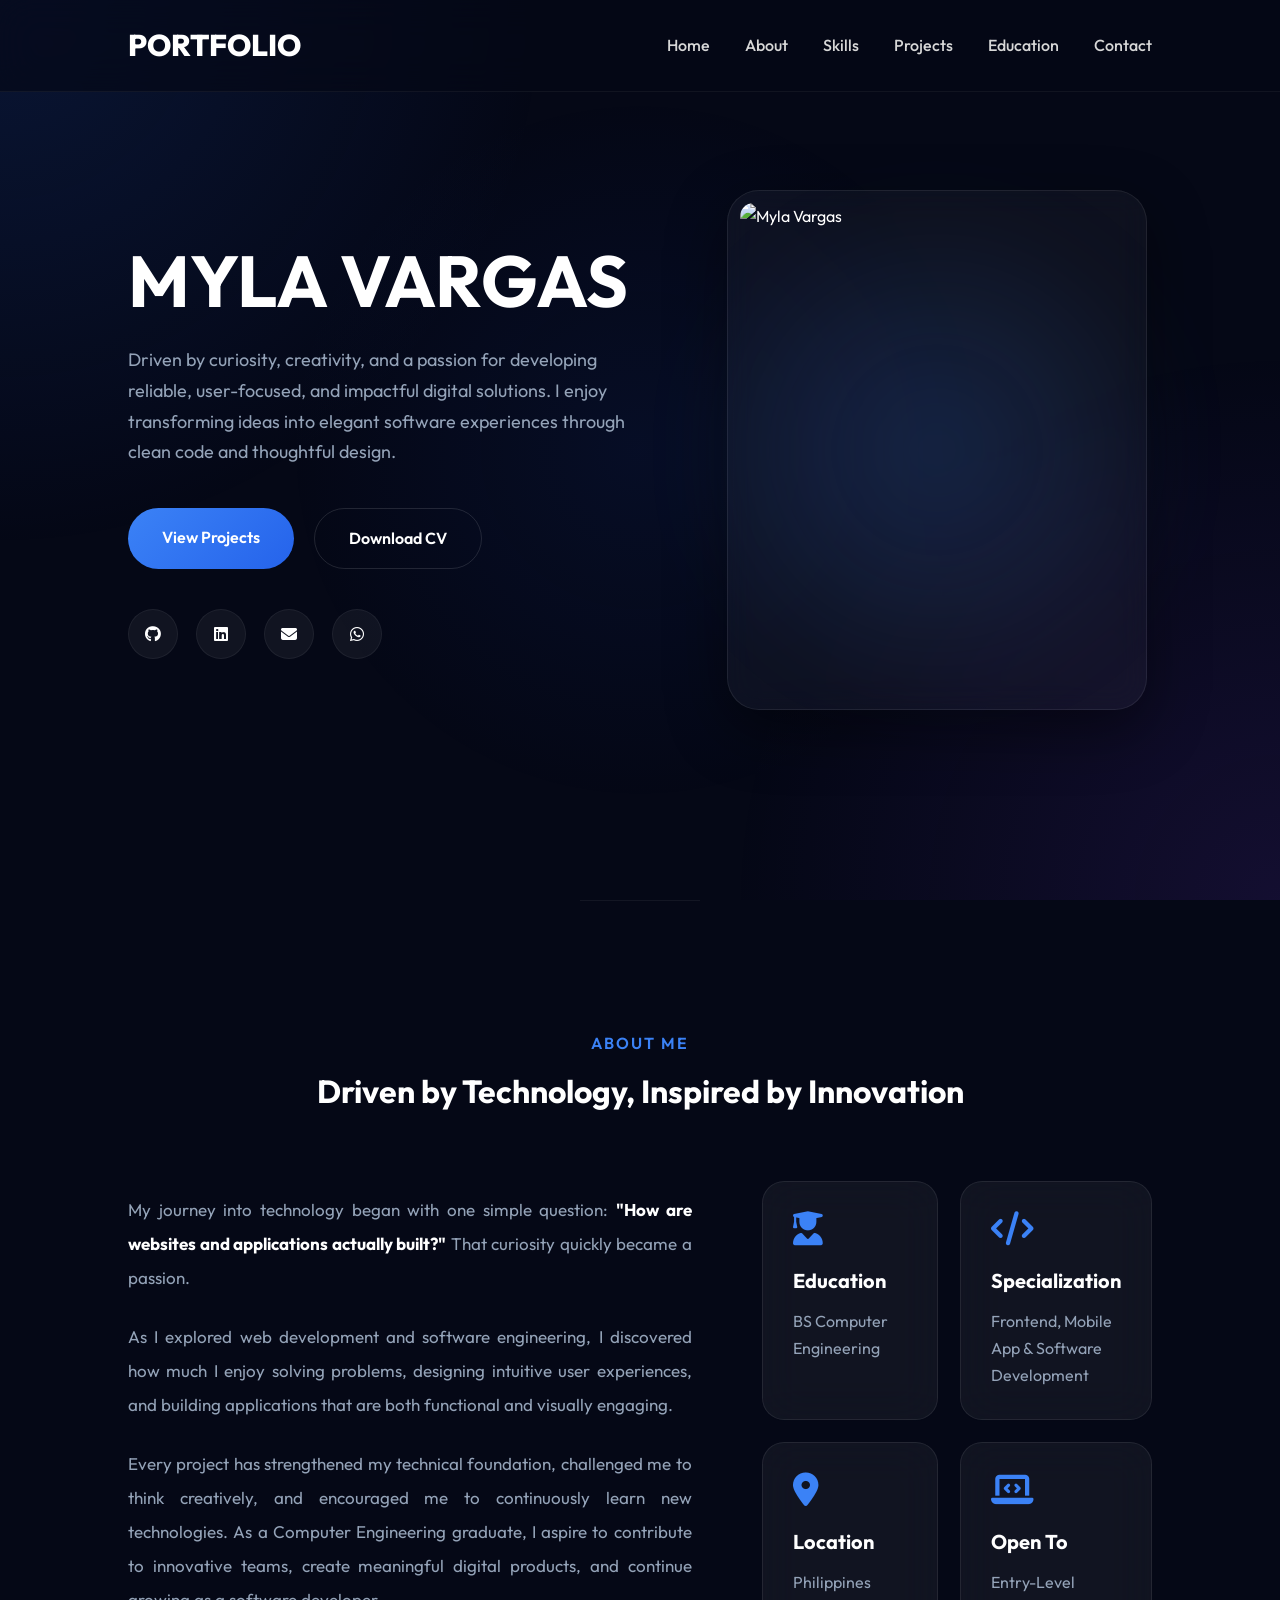
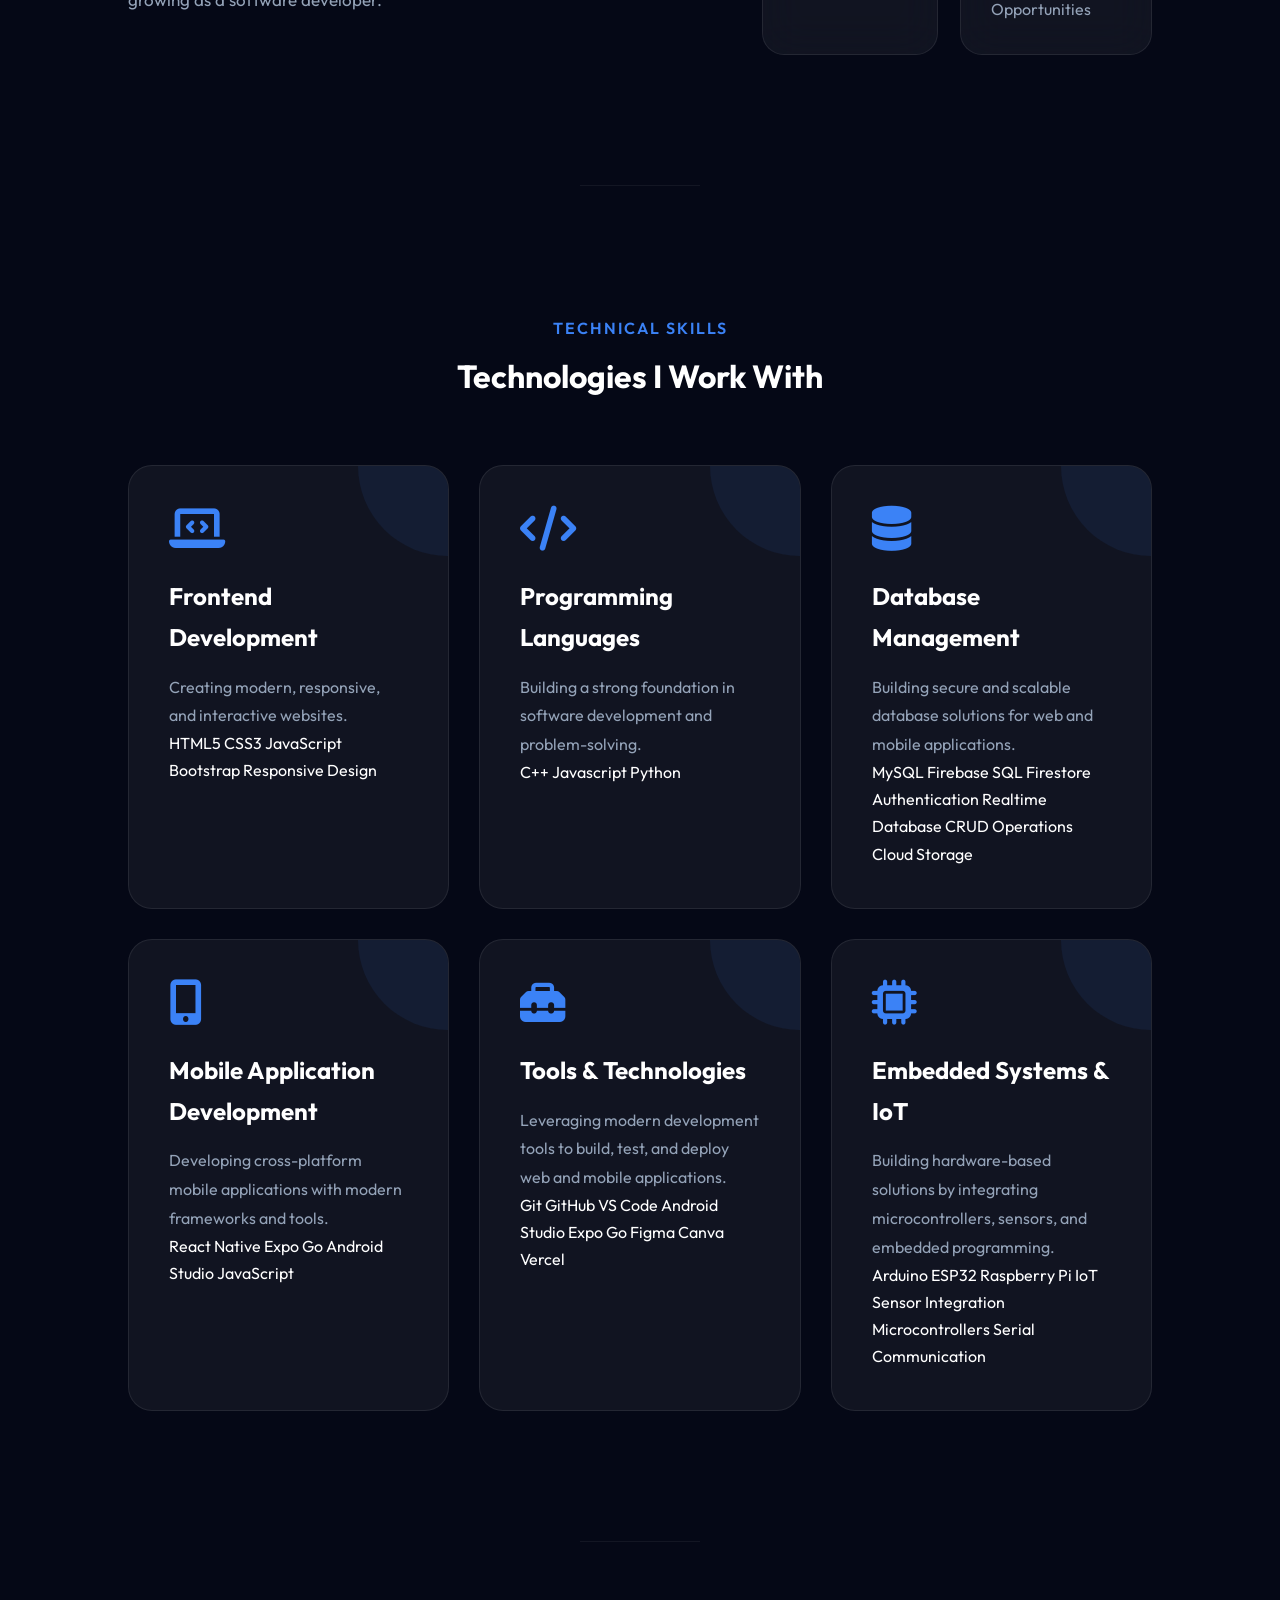
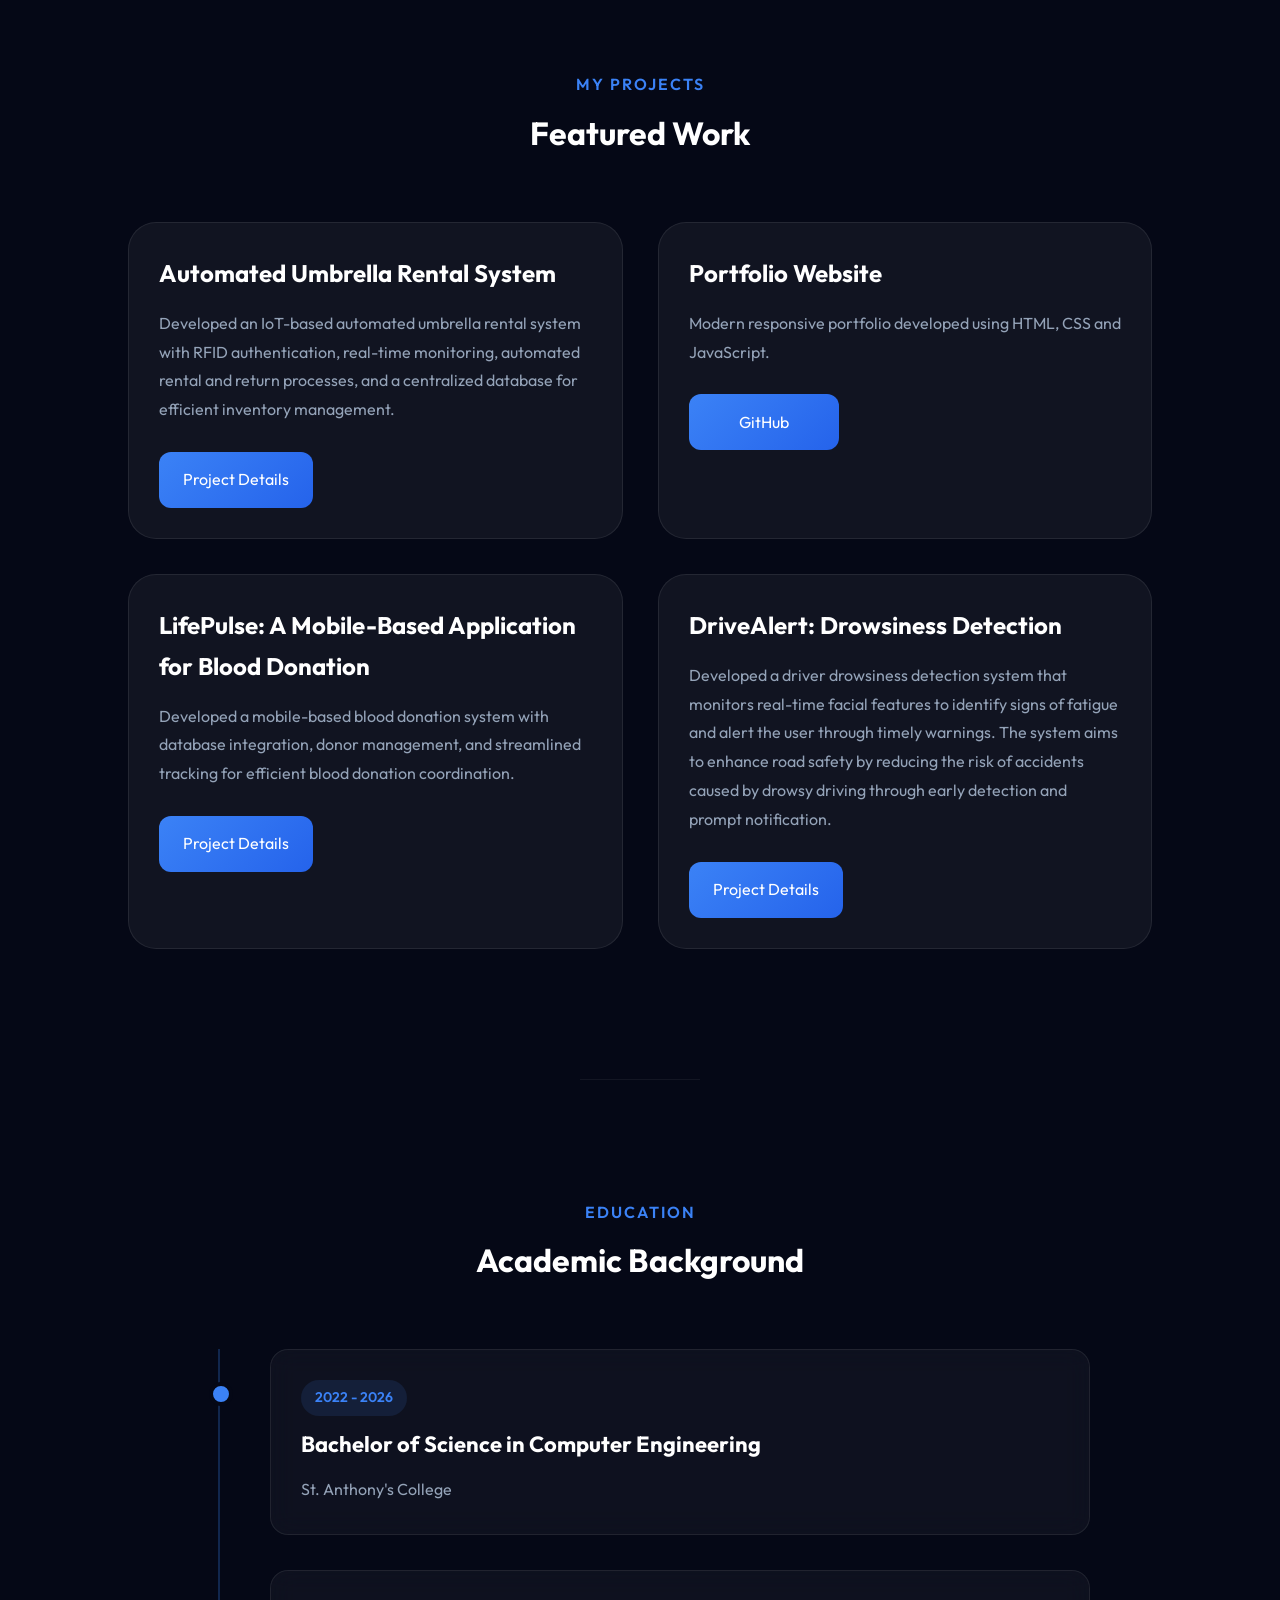
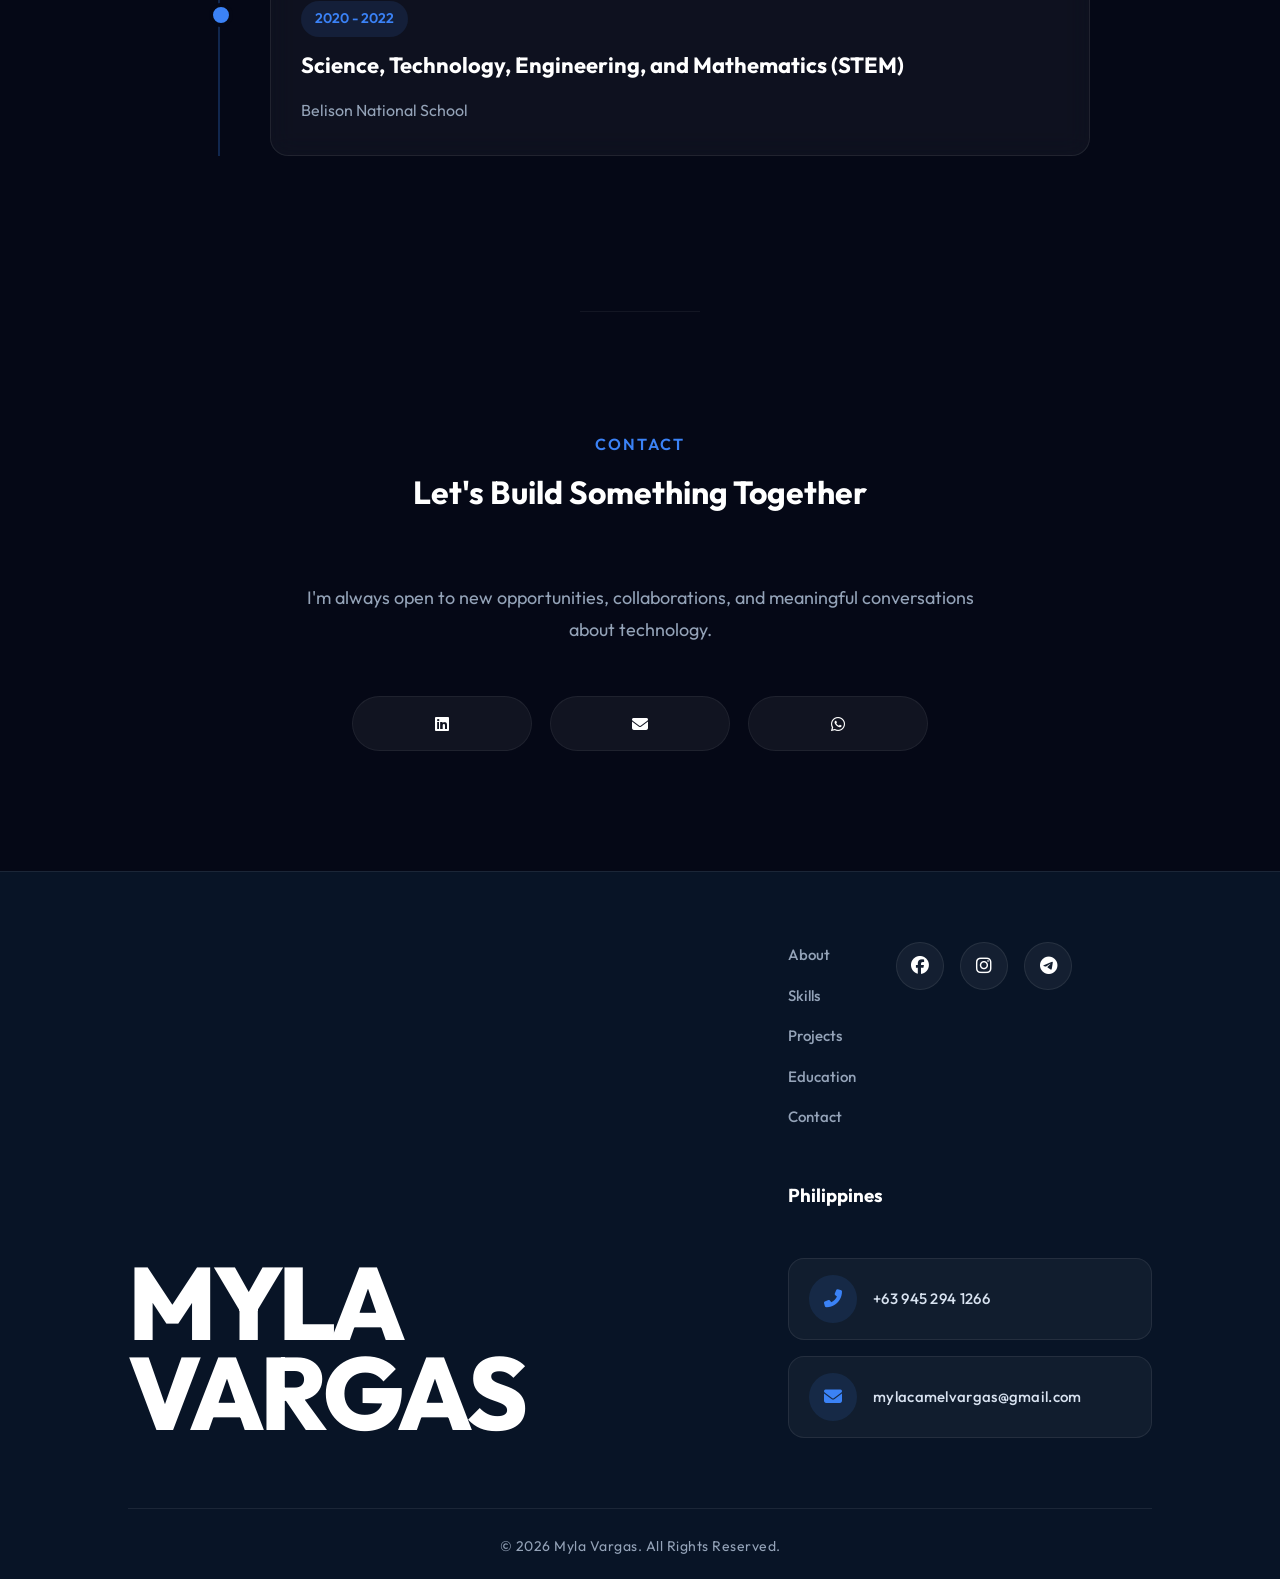
==== commit 22791f42: "Update index.html" ====
--- a/index.html
+++ b/index.html
@@ -10,7 +10,7 @@
     <meta name="description"
         content="Portfolio of Myla Vargas - Computer Engineering Graduate specializing in Web Development, Software Development, and Modern Digital Solutions.">
 
-    <link rel="stylesheet" href="style.css">
+    <link rel="stylesheet" href="css/style.css">
 
     <!-- Google Font -->
     <link href="https://fonts.googleapis.com/css2?family=Outfit:wght@300;400;500;600;700;800&display=swap"
--- a/css/style.css
+++ b/css/style.css
@@ -0,0 +1,1659 @@
+/*==========================
+  GOOGLE FONT
+==========================*/
+@import url('https://fonts.googleapis.com/css2?family=Outfit:wght@300;400;500;600;700;800&display=swap');
+
+/*==========================
+  RESET
+==========================*/
+*{
+    margin:0;
+    padding:0;
+    box-sizing:border-box;
+    scroll-behavior:smooth;
+}
+
+:root{
+
+    --bg:#050816;
+    --bg2:#0f172a;
+    --card:rgba(255,255,255,.05);
+    --border:rgba(255,255,255,.08);
+
+    --white:#ffffff;
+    --text:#d6d6d6;
+    --gray:#94a3b8;
+
+    --primary:#3b82f6;
+    --secondary:#2563eb;
+
+    --shadow:0 20px 60px rgba(0,0,0,.45);
+
+    --radius:24px;
+
+}
+
+body{
+
+    font-family:'Outfit',sans-serif;
+    background:var(--bg);
+    color:var(--white);
+    overflow-x:hidden;
+    line-height:1.7;
+
+}
+
+/*==========================
+BACKGROUND
+==========================*/
+
+body::before{
+
+    content:"";
+    position:fixed;
+    inset:0;
+
+    background:
+    radial-gradient(circle at top left,#2563eb25,transparent 35%),
+    radial-gradient(circle at bottom right,#7c3aed20,transparent 35%),
+    radial-gradient(circle at center,#1d4ed815,transparent 45%);
+
+    z-index:-2;
+
+}
+
+body::after{
+
+    content:"";
+    position:fixed;
+    inset:0;
+
+    background:
+    linear-gradient(
+        rgba(255,255,255,.02) 1px,
+        transparent 1px),
+    linear-gradient(
+        90deg,
+        rgba(255,255,255,.02) 1px,
+        transparent 1px);
+
+    background-size:50px 50px;
+
+    opacity:.15;
+
+    z-index:-1;
+
+}
+
+/*==========================
+SCROLLBAR
+==========================*/
+
+::-webkit-scrollbar{
+
+    width:8px;
+
+}
+
+::-webkit-scrollbar-track{
+
+    background:#08111f;
+
+}
+
+::-webkit-scrollbar-thumb{
+
+    background:var(--primary);
+    border-radius:20px;
+
+}
+
+/*==========================
+SECTION
+==========================*/
+
+section{
+
+    width:100%;
+    padding:120px 10%;
+
+}
+
+.section-title{
+
+    text-align:center;
+    margin-bottom:70px;
+
+}
+
+.section-title span{
+
+    color:var(--primary);
+    letter-spacing:3px;
+    font-size:14px;
+
+}
+
+.section-title h2{
+
+    margin-top:15px;
+    font-size:45px;
+    font-weight:700;
+
+}
+
+/*==========================
+HEADER
+==========================*/
+
+header{
+
+    position:fixed;
+
+    width:100%;
+
+    padding:20px 10%;
+
+    display:flex;
+    justify-content:space-between;
+    align-items:center;
+
+    backdrop-filter:blur(18px);
+
+    background:rgba(5,8,22,.65);
+
+    border-bottom:1px solid rgba(255,255,255,.05);
+
+    z-index:999;
+
+}
+
+.logo{
+
+    font-size:30px;
+    font-weight:800;
+
+    color:white;
+
+}
+
+.logo span{
+
+    color:var(--primary);
+
+}
+
+nav{
+
+    display:flex;
+    gap:35px;
+
+}
+
+nav a{
+
+    color:#d7d7d7;
+    text-decoration:none;
+    font-weight:500;
+
+    transition:.35s;
+
+}
+
+nav a:hover{
+
+    color:var(--primary);
+
+}
+
+.menu-btn{
+
+    display:none;
+    font-size:25px;
+    cursor:pointer;
+
+}
+
+/*==========================
+HERO
+==========================*/
+
+.hero{
+
+    min-height:100vh;
+
+    display:grid;
+    grid-template-columns:1.2fr 1fr;
+
+    align-items:center;
+
+    gap:80px;
+
+}
+
+.hero-tag{
+
+    display:inline-block;
+
+    padding:10px 18px;
+
+    border-radius:50px;
+
+    background:rgba(59,130,246,.12);
+
+    border:1px solid rgba(59,130,246,.3);
+
+    color:#7db4ff;
+
+    font-size:14px;
+
+    margin-bottom:25px;
+
+}
+
+.hero h1{
+
+    font-size:72px;
+
+    line-height:1.1;
+
+    margin-bottom:25px;
+
+}
+
+.hero h1 span{
+
+    color:var(--primary);
+
+}
+
+.hero h2{
+
+    font-size:30px;
+
+    color:#d3d3d3;
+
+    margin-bottom:25px;
+
+}
+
+.typing{
+
+    color:var(--primary);
+
+}
+
+.hero p{
+
+    color:var(--gray);
+
+    max-width:650px;
+
+    margin-bottom:40px;
+
+    font-size:18px;
+
+}
+
+/*==========================
+BUTTONS
+==========================*/
+
+.hero-buttons{
+
+    display:flex;
+
+    gap:20px;
+
+    margin-bottom:40px;
+
+}
+
+.primary-btn,
+.secondary-btn{
+
+    text-decoration:none;
+
+    padding:16px 34px;
+
+    border-radius:50px;
+
+    transition:.35s;
+
+    font-weight:600;
+
+}
+
+.primary-btn{
+
+    background:linear-gradient(
+    135deg,
+    var(--primary),
+    var(--secondary));
+
+    color:white;
+
+}
+
+.primary-btn:hover{
+
+    transform:translateY(-5px);
+
+}
+
+.secondary-btn{
+
+    border:1px solid rgba(255,255,255,.12);
+
+    color:white;
+
+}
+
+.secondary-btn:hover{
+
+    background:rgba(255,255,255,.05);
+
+    transform:translateY(-5px);
+
+}
+
+/*==========================
+SOCIALS
+==========================*/
+
+.socials{
+
+    display:flex;
+    gap:18px;
+
+}
+
+.socials a{
+
+    width:50px;
+    height:50px;
+
+    display:flex;
+
+    justify-content:center;
+    align-items:center;
+
+    border-radius:50%;
+
+    color:white;
+
+    text-decoration:none;
+
+    background:rgba(255,255,255,.05);
+
+    border:1px solid rgba(255,255,255,.06);
+
+    transition:.35s;
+
+}
+
+.socials a:hover{
+
+    background:var(--primary);
+
+    transform:translateY(-6px);
+
+}
+
+/*==========================
+IMAGE
+==========================*/
+
+.hero-image{
+
+    display:flex;
+    justify-content:center;
+
+}
+
+.image-card{
+
+    width:420px;
+    height:520px;
+
+    padding:12px;
+
+    border-radius:32px;
+
+    background:rgba(255,255,255,.04);
+
+    border:1px solid rgba(255,255,255,.08);
+
+    backdrop-filter:blur(15px);
+
+    box-shadow:var(--shadow);
+
+    animation:float 5s ease-in-out infinite;
+
+}
+
+.image-card img{
+
+    width:100%;
+    height:100%;
+
+    border-radius:24px;
+
+    object-fit:cover;
+
+}
+
+/*==========================
+ANIMATION
+==========================*/
+
+@keyframes float{
+
+    0%,100%{
+
+        transform:translateY(0);
+
+    }
+
+    50%{
+
+        transform:translateY(-18px);
+
+    }
+
+}
+
+/*==========================
+RESPONSIVE
+==========================*/
+
+@media(max-width:991px){
+
+    .hero{
+
+        grid-template-columns:1fr;
+        text-align:center;
+
+    }
+
+    .hero p{
+
+        margin:auto auto 40px;
+
+    }
+
+    .hero-buttons{
+
+        justify-content:center;
+
+    }
+
+    .socials{
+
+        justify-content:center;
+
+    }
+
+    .image-card{
+
+        width:340px;
+        height:430px;
+
+        margin-top:40px;
+
+    }
+
+}
+
+@media(max-width:768px){
+
+    nav{
+
+        display:none;
+
+    }
+
+    .menu-btn{
+
+        display:block;
+
+    }
+
+    .hero h1{
+
+        font-size:50px;
+
+    }
+
+    .hero h2{
+
+        font-size:24px;
+
+    }
+
+    .section-title h2{
+
+        font-size:34px;
+
+    }
+
+    .hero-buttons{
+
+        flex-direction:column;
+
+        align-items:center;
+
+    }
+
+    .primary-btn,
+    .secondary-btn{
+
+        width:220px;
+        text-align:center;
+
+    }
+
+}
+
+/*==================================================
+ABOUT
+==================================================*/
+
+.about{
+
+    position:relative;
+
+}
+
+.section-title span {
+    font-size: 1rem;      
+    font-weight: 600;
+    letter-spacing: 2px;
+}
+
+.section-title h2 {
+    font-size: 2rem;
+    font-weight: 700;
+    line-height: 1.2;
+}
+.about-container{
+
+    display:grid;
+    grid-template-columns:1.3fr .9fr;
+    gap:70px;
+    align-items:center;
+
+}
+
+.about-text p{
+
+    color:var(--gray);
+    margin-bottom:25px;
+    font-size:17px;
+    line-height:2;
+    text-align:justify;
+
+}
+
+.about-text strong{
+
+    color:white;
+
+}
+
+.about-cards{
+
+    display:grid;
+    grid-template-columns:repeat(2,1fr);
+    gap:22px;
+
+}
+
+.info-card{
+
+    padding:30px;
+    background:var(--card);
+
+    border:1px solid var(--border);
+
+    border-radius:22px;
+
+    transition:.4s;
+
+    backdrop-filter:blur(20px);
+
+}
+
+.info-card:hover{
+
+    transform:translateY(-8px);
+}
+
+.info-card i{
+
+    font-size:34px;
+
+    color:var(--primary);
+
+    margin-bottom:18px;
+
+}
+
+.info-card h3{
+
+    margin-bottom:10px;
+
+    font-size:20px;
+
+}
+
+.info-card p{
+
+    color:var(--gray);
+
+}
+
+/*==================================================
+SKILLS
+==================================================*/
+
+.skills{
+
+    position:relative;
+
+}
+
+.skills-grid{
+
+    display:grid;
+
+    grid-template-columns:
+    repeat(auto-fit,minmax(280px,1fr));
+
+    gap:30px;
+
+}
+
+.skill-card{
+
+    padding:40px;
+
+    border-radius:24px;
+
+    background:var(--card);
+
+    border:1px solid var(--border);
+
+    transition:.45s;
+
+    overflow:hidden;
+
+    position:relative;
+
+}
+
+.skill-card::before{
+
+    content:"";
+
+    position:absolute;
+
+    width:180px;
+    height:180px;
+
+    background:rgba(59,130,246,.08);
+
+    border-radius:50%;
+
+    top:-90px;
+    right:-90px;
+
+    transition:.5s;
+
+}
+
+.skill-card:hover::before{
+
+    transform:scale(1.4);
+
+}
+
+.skill-card:hover{
+
+    transform:translateY(-10px);
+
+}
+
+.skill-card i{
+
+    font-size:45px;
+
+    color:var(--primary);
+
+    margin-bottom:25px;
+
+}
+
+.skill-card h3{
+
+    margin-bottom:15px;
+
+    font-size:24px;
+
+}
+
+.skill-card p{
+
+    color:var(--gray);
+
+    line-height:1.8;
+
+}
+
+/*==================================================
+PROJECTS
+==================================================*/
+
+.projects{
+
+    position:relative;
+
+}
+
+.project-grid{
+
+    display:grid;
+
+    grid-template-columns:
+    repeat(auto-fit,minmax(350px,1fr));
+
+    gap:35px;
+
+}
+
+.project-card{
+
+    overflow:hidden;
+
+    border-radius:28px;
+
+    background:var(--card);
+
+    border:1px solid var(--border);
+
+    transition:.45s;
+
+}
+
+.project-card:hover{
+
+    transform:translateY(-12px);
+
+}
+
+.project-card img{
+
+    width:100%;
+    height:230px;
+
+    object-fit:cover;
+
+    transition:.5s;
+
+}
+
+.project-card:hover img{
+
+    transform:scale(1.08);
+
+}
+
+.project-content{
+
+    padding:30px;
+
+}
+
+.project-content h3{
+
+    font-size:24px;
+
+    margin-bottom:15px;
+
+}
+
+.project-content p{
+
+    color:var(--gray);
+
+    margin-bottom:28px;
+
+    line-height:1.8;
+
+}
+
+/*==================================================
+PROJECT BUTTONS
+==================================================*/
+
+.project-buttons{
+    display:flex;
+    gap:15px;
+    margin-top:25px;
+}
+
+.project-buttons a{
+    display:inline-flex;
+    justify-content:center;
+    align-items:center;
+
+    min-width:150px;      /* Same width for all buttons */
+    height:56px;
+
+    padding:0 24px;
+
+    border-radius:12px;
+    text-decoration:none;
+    color:#fff;
+
+    background:linear-gradient(
+        135deg,
+        var(--primary),
+        var(--secondary)
+    );
+
+    transition:.35s;
+}
+
+.project-buttons a:hover{
+    transform:translateY(-4px);
+}
+
+.project-buttons a:last-child{
+
+    background:linear-gradient(
+    135deg,
+    var(--primary),
+    var(--secondary));
+
+}
+
+.project-buttons a:hover{
+
+    transform:translateY(-4px);
+
+}
+
+/*==================================================
+SECTION SPACING
+==================================================*/
+
+.about,
+.skills,
+.projects{
+
+    padding-top:130px;
+    padding-bottom:130px;
+
+}
+
+/*==================================================
+TABLET
+==================================================*/
+
+@media(max-width:1000px){
+
+.about-container{
+
+grid-template-columns:1fr;
+
+}
+
+.about-cards{
+
+margin-top:20px;
+
+}
+
+}
+
+/*==================================================
+MOBILE
+==================================================*/
+
+@media(max-width:768px){
+
+.about-cards{
+
+grid-template-columns:1fr;
+
+}
+
+.project-grid{
+
+grid-template-columns:1fr;
+
+}
+
+.skills-grid{
+
+grid-template-columns:1fr;
+
+}
+
+.about-text{
+
+text-align:center;
+
+}
+
+.about-text p{
+
+text-align:center;
+
+}
+
+}
+
+/*==========================================
+EDUCATION
+==========================================*/
+
+/*==========================================
+EDUCATION
+==========================================*/
+
+.education{
+    position:relative;
+}
+
+.timeline{
+    position:relative;
+    max-width:900px;
+    margin:0 auto;
+}
+
+.timeline::before{
+    content:"";
+    position:absolute;
+    left:28px;
+    top:0;
+    width:2px;
+    height:100%;
+    background:rgba(59,130,246,.25);
+}
+
+.timeline-item{
+    position:relative;
+    margin-left:80px;
+    margin-bottom:35px;
+    padding:30px;
+
+    background:rgba(255,255,255,.04);
+    backdrop-filter:blur(12px);
+
+    border:1px solid rgba(255,255,255,.08);
+    border-radius:18px;
+
+    transition:.35s;
+}
+
+.timeline-item:hover{
+    transform:translateY(-8px);
+}
+
+.timeline-item::before{
+    content:"";
+    position:absolute;
+    left:-62px;
+    top:32px;
+
+    width:16px;
+    height:16px;
+
+    border-radius:50%;
+    background:var(--primary);
+
+    border:4px solid var(--bg);
+}
+
+.timeline span{
+    display:inline-block;
+    margin-bottom:10px;
+
+    color:var(--primary);
+    font-size:14px;
+    font-weight:600;
+
+    padding:6px 14px;
+
+    border-radius:30px;
+
+    background:rgba(59,130,246,.12);
+}
+
+.timeline h3{
+    font-size:22px;
+    margin-bottom:12px;
+}
+
+.timeline p{
+    color:var(--gray);
+    line-height:1.8;
+}
+
+/*==========================================
+CONTACT
+==========================================*/
+
+.contact{
+    text-align:center;
+}
+
+.contact-text{
+    max-width:700px;
+    margin:0 auto 50px;
+    color:var(--gray);
+    font-size:18px;
+}
+/*==========================================
+CONTACT
+==========================================*/
+
+.contact{
+    text-align:center;
+}
+
+.contact-text{
+    max-width:700px;
+    margin:0 auto 50px;
+    color:var(--gray);
+    font-size:18px;
+    line-height:1.8;
+}
+
+.contact-buttons{
+    display:flex;
+    justify-content:center;
+    gap:18px;
+    flex-wrap:wrap;
+}
+
+.contact-buttons a{
+
+    width:180px;
+    height:55px;
+
+    display:flex;
+    justify-content:center;
+    align-items:center;
+
+    border-radius:50px;
+
+    color:white;
+    text-decoration:none;
+    font-weight:600;
+
+    background:rgba(255,255,255,.05);
+
+    border:1px solid rgba(255,255,255,.06);
+
+    transition:.35s;
+
+}
+
+.contact-buttons a:hover{
+
+    background:var(--primary);
+
+    transform:translateY(-6px);
+
+}
+
+/*==========================================
+FOOTER
+==========================================*/
+
+.footer{
+    background:#081426;
+    padding:70px 10% 20px;
+    display:grid;
+    grid-template-columns:1.8fr 1fr;
+    gap:20px;
+    border-top:1px solid rgba(255,255,255,.08);
+}
+
+/*==========================================
+LEFT SIDE
+==========================================*/
+
+.footer-name{
+    display:flex;
+    align-items:flex-end;
+}
+
+.footer-name h1{
+    font-size:clamp(4rem, 8vw, 8rem);
+    line-height:.88;
+    font-weight:800;
+    letter-spacing:-4px;
+    color:#fff;
+    text-transform:uppercase;
+}
+
+/*==========================================
+RIGHT SIDE
+==========================================*/
+
+.footer-content{
+    display:flex;
+    flex-direction:column;
+    justify-content:space-between;
+    height:100%;
+}
+
+.footer-top{
+    display:flex;
+    justify-content:space-between;
+    align-items:flex-start;
+    gap:40px;
+}
+
+.footer-links{
+    display:flex;
+    flex-direction:column;
+    gap:15px;
+}
+
+.footer-links a{
+    color:var(--gray);
+    text-decoration:none;
+    font-size:15px;
+    font-weight:500;
+    transition:.3s ease;
+}
+
+.footer-links a:hover{
+    color:var(--primary);
+    transform:translateX(6px);
+}
+
+/*==========================================
+SOCIAL
+==========================================*/
+
+.footer-social{
+    display:flex;
+    gap:16px;
+}
+
+.footer-social a{
+    width:48px;
+    height:48px;
+
+    display:flex;
+    justify-content:center;
+    align-items:center;
+
+    border-radius:50%;
+
+    color:#fff;
+    font-size:18px;
+    text-decoration:none;
+
+    background:rgba(255,255,255,.05);
+    border:1px solid rgba(255,255,255,.08);
+
+    transition:.35s ease;
+}
+
+.footer-social a:hover{
+    background:var(--primary);
+    border-color:var(--primary);
+    transform:translateY(-6px);
+
+}
+
+/*==========================================
+CONTACT INFO
+==========================================*/
+
+.footer-contact-info{
+    display:flex;
+    flex-direction:column;
+    gap:16px;
+    margin-top:30px;
+}
+
+.footer-location{
+    padding-top: 50px;
+}
+.contact-item{
+    
+    display:flex;
+    align-items:center;
+    gap:16px;
+
+    padding:16px 20px;
+
+    background:rgba(255,255,255,.04);
+    border:1px solid rgba(255,255,255,.08);
+    border-radius:16px;
+
+    color:#fff;
+    text-decoration:none;
+
+    transition:.35s ease;
+}
+
+.contact-item i{
+    width:48px;
+    height:48px;
+
+    display:flex;
+    justify-content:center;
+    align-items:center;
+
+    font-size:18px;
+    color:var(--primary);
+
+    background:rgba(59,130,246,.12);
+    border-radius:50%;
+
+    transition:.35s ease;
+}
+
+.contact-item span{
+    font-size:15px;
+    font-weight:500;
+    letter-spacing:.3px;
+    color:#d8e2f0;
+    word-break:break-word;
+}
+
+.contact-item:hover{
+    transform:translateX(8px);
+    border-color:var(--primary);
+    background:rgba(59,130,246,.08);
+}
+
+.contact-item:hover i{
+    background:var(--primary);
+    color:#fff;
+}
+
+/*==========================================
+COPYRIGHT
+==========================================*/
+
+.footer-bottom{
+    grid-column:1/-1;
+    margin-top:50px;
+    padding-top:25px;
+    border-top:1px solid rgba(255,255,255,.08);
+    text-align:center;
+}
+
+.footer-bottom p{
+    color:var(--gray);
+    font-size:14px;
+    letter-spacing:.5px;
+    line-height:1.8;
+}
+
+/*==========================================
+RESPONSIVE
+==========================================*/
+
+@media (max-width:992px){
+
+    .footer{
+        grid-template-columns:1fr;
+        gap:60px;
+        text-align:center;
+    }
+
+    .footer-name{
+        justify-content:center;
+    }
+
+    .footer-content{
+        align-items:center;
+    }
+
+    .footer-top{
+        flex-direction:column;
+        align-items:center;
+        gap:35px;
+    }
+
+    .footer-links{
+        align-items:center;
+    }
+
+    .footer-contact{
+        margin-top:45px;
+    }
+
+    .footer-buttons{
+        justify-content:center;
+    }
+
+    .footer-social{
+        justify-content:center;
+    }
+
+}
+
+@media (max-width:576px){
+
+    .footer{
+        padding:70px 8% 30px;
+    }
+
+    .footer-name h1{
+        letter-spacing:-2px;
+    }
+
+    .footer-contact h3{
+        font-size:24px;
+    }
+
+    .footer-buttons{
+        flex-direction:column;
+        width:100%;
+    }
+
+    .footer-buttons a{
+        width:100%;
+    }
+
+}
+
+
+/*==========================================
+RESPONSIVE
+==========================================*/
+
+@media(max-width:900px){
+
+.footer{
+
+    grid-template-columns:1fr;
+
+    gap:60px;
+
+}
+
+.footer-name h1{
+
+    font-size:5rem;
+
+}
+
+.footer-top{
+
+    flex-direction:column;
+
+    gap:40px;
+
+}
+
+.footer-contact{
+
+    margin-top:40px;
+
+}
+
+}
+/*==========================================
+SCROLL PROGRESS BAR
+==========================================*/
+
+#progress-bar{
+    position:fixed;
+    top:0;
+    left:0;
+    height:4px;
+    width:0%;
+    background:linear-gradient(
+    90deg,
+    var(--primary),
+    #60a5fa);
+    z-index:99999;
+}
+
+/*==========================================
+SCROLL REVEAL
+==========================================*/
+
+.hidden{
+    opacity:0;
+    transform:translateY(70px);
+    transition:all .9s ease;
+}
+
+.show{
+    opacity:1;
+    transform:translateY(0);
+}
+
+/*==========================================
+SELECTION
+==========================================*/
+
+::selection{
+    background:var(--primary);
+    color:white;
+}
+
+/*==========================================
+SMOOTH IMAGE SHADOW
+==========================================*/
+
+.image-card{
+    position:relative;
+}
+
+.image-card::before{
+
+    content:"";
+
+    position:absolute;
+
+    inset:-20px;
+
+    background:radial-gradient(circle,
+    rgba(59,130,246,.18),
+    transparent 70%);
+
+    z-index:-1;
+
+    filter:blur(40px);
+
+}
+
+/*==========================================
+SECTION DIVIDER
+==========================================*/
+
+section{
+    position:relative;
+}
+
+section:not(.hero)::before{
+    content:"";
+    position:absolute;
+    top:0;
+    left:50%;
+    transform:translateX(-50%);
+    width:120px;
+    height:1px;
+    background:rgba(255,255,255,.06);
+}
+
+/*==========================================
+NAV ACTIVE
+==========================================*/
+
+nav a.active{
+    color:var(--primary);
+}
+
+/*==========================================
+MOBILE MENU
+==========================================*/
+
+@media(max-width:768px){
+
+nav{
+
+position:absolute;
+top:85px;
+left:50%;
+transform:translateX(-50%);
+
+width:90%;
+
+background:rgba(10,15,35,.96);
+
+backdrop-filter:blur(20px);
+
+border:1px solid rgba(255,255,255,.08);
+
+border-radius:20px;
+
+padding:25px;
+
+display:flex;
+flex-direction:column;
+align-items:center;
+
+gap:25px;
+
+opacity:0;
+visibility:hidden;
+
+transition:.35s;
+
+}
+
+nav.active{
+
+opacity:1;
+visibility:visible;
+
+}
+
+.menu-btn{
+
+display:contents;
+
+}
+
+.timeline{
+
+padding-left:10px;
+
+}
+
+.timeline::before{
+
+left:18px;
+
+}
+
+.timeline-item{
+
+margin-left:45px;
+
+}
+
+.timeline-item::before{
+
+left:-38px;
+
+}
+
+.hero{
+
+padding-top:140px;
+
+}
+
+.image-card{
+
+width:300px;
+height:380px;
+
+}
+
+.hero h1{
+
+font-size:42px;
+
+}
+
+.section-title h2{
+
+font-size:32px;
+
+}
+
+.contact-buttons{
+
+flex-direction:column;
+
+align-items:center;
+
+}
+
+.contact-buttons a{
+
+width:240px;
+
+text-align:center;
+
+}
+
+}
+
+/*==========================================
+SMALL DEVICES
+==========================================*/
+
+@media(max-width:480px){
+
+section{
+
+padding:100px 7%;
+
+}
+
+.hero h1{
+
+font-size:36px;
+
+}
+
+.hero p{
+
+font-size:16px;
+
+}
+
+.hero-tag{
+
+font-size:12px;
+
+}
+
+.image-card{
+
+width:260px;
+height:330px;
+
+}
+
+}
+
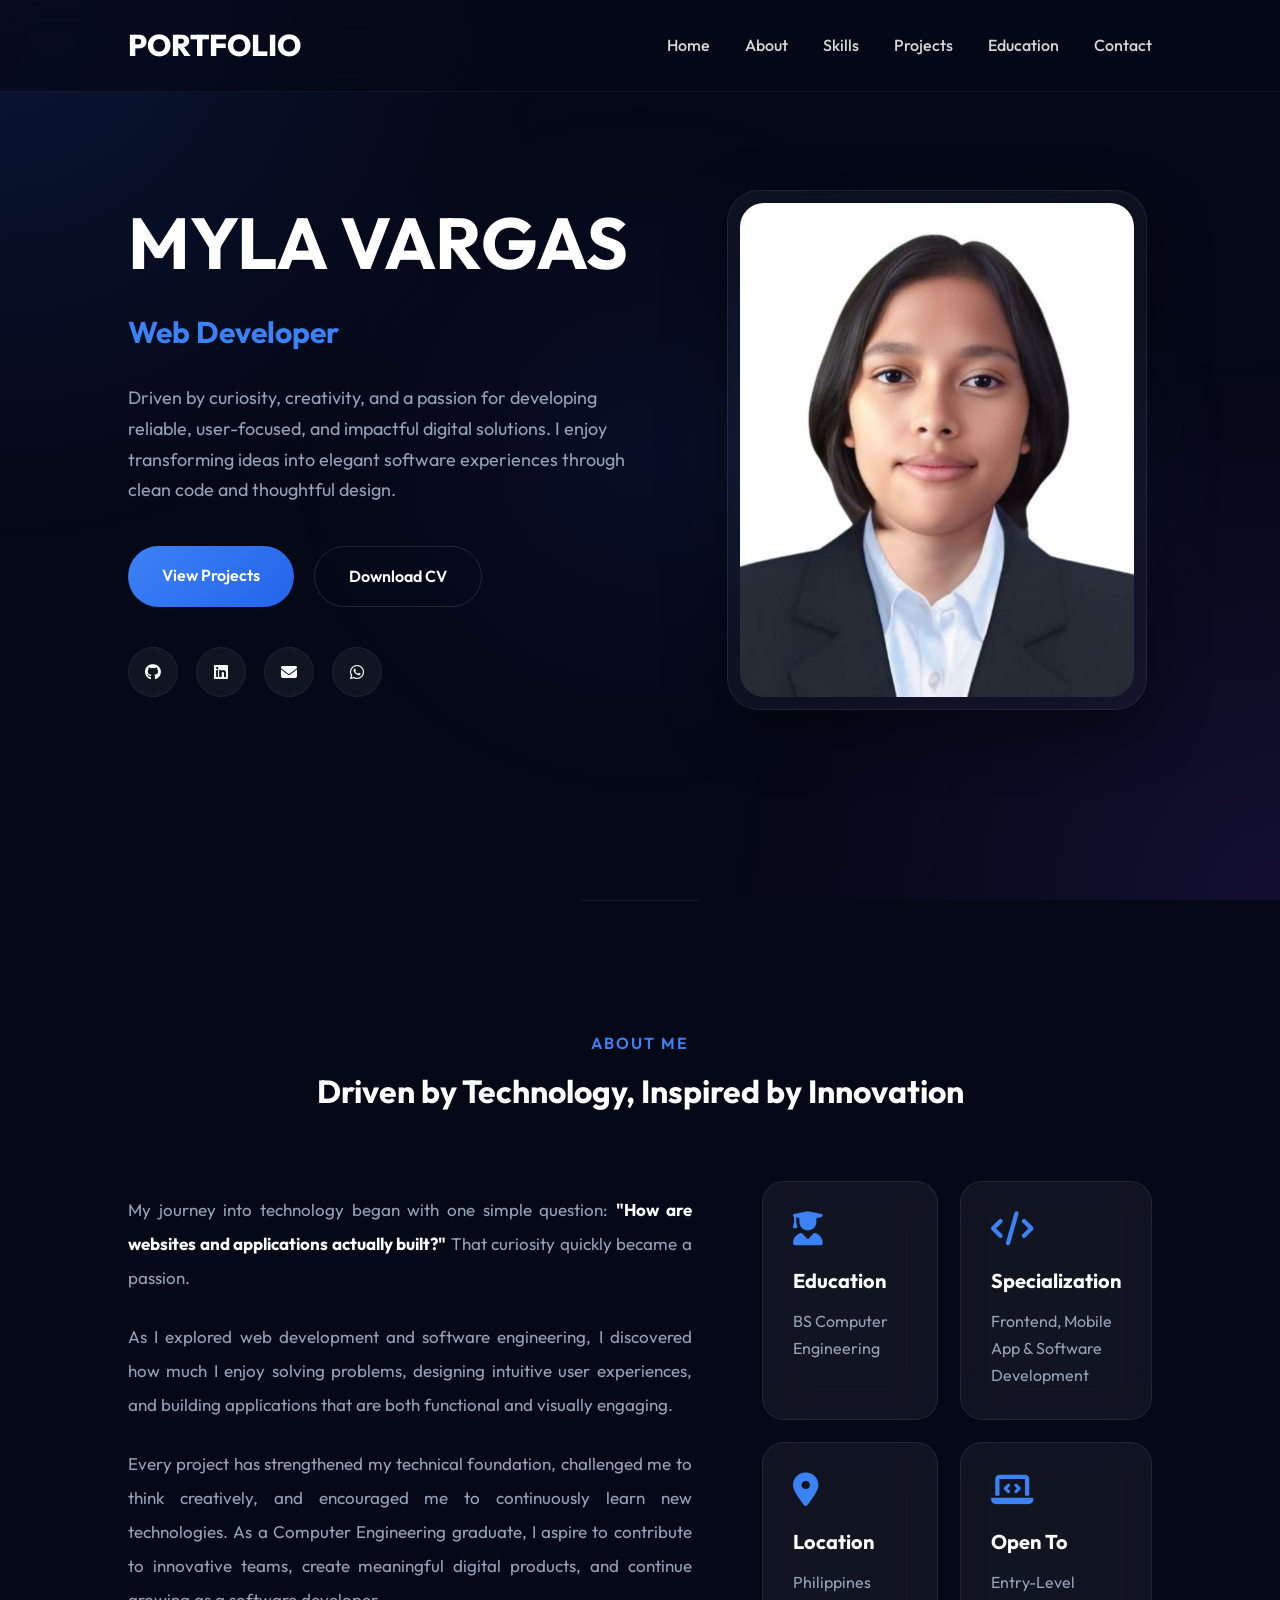
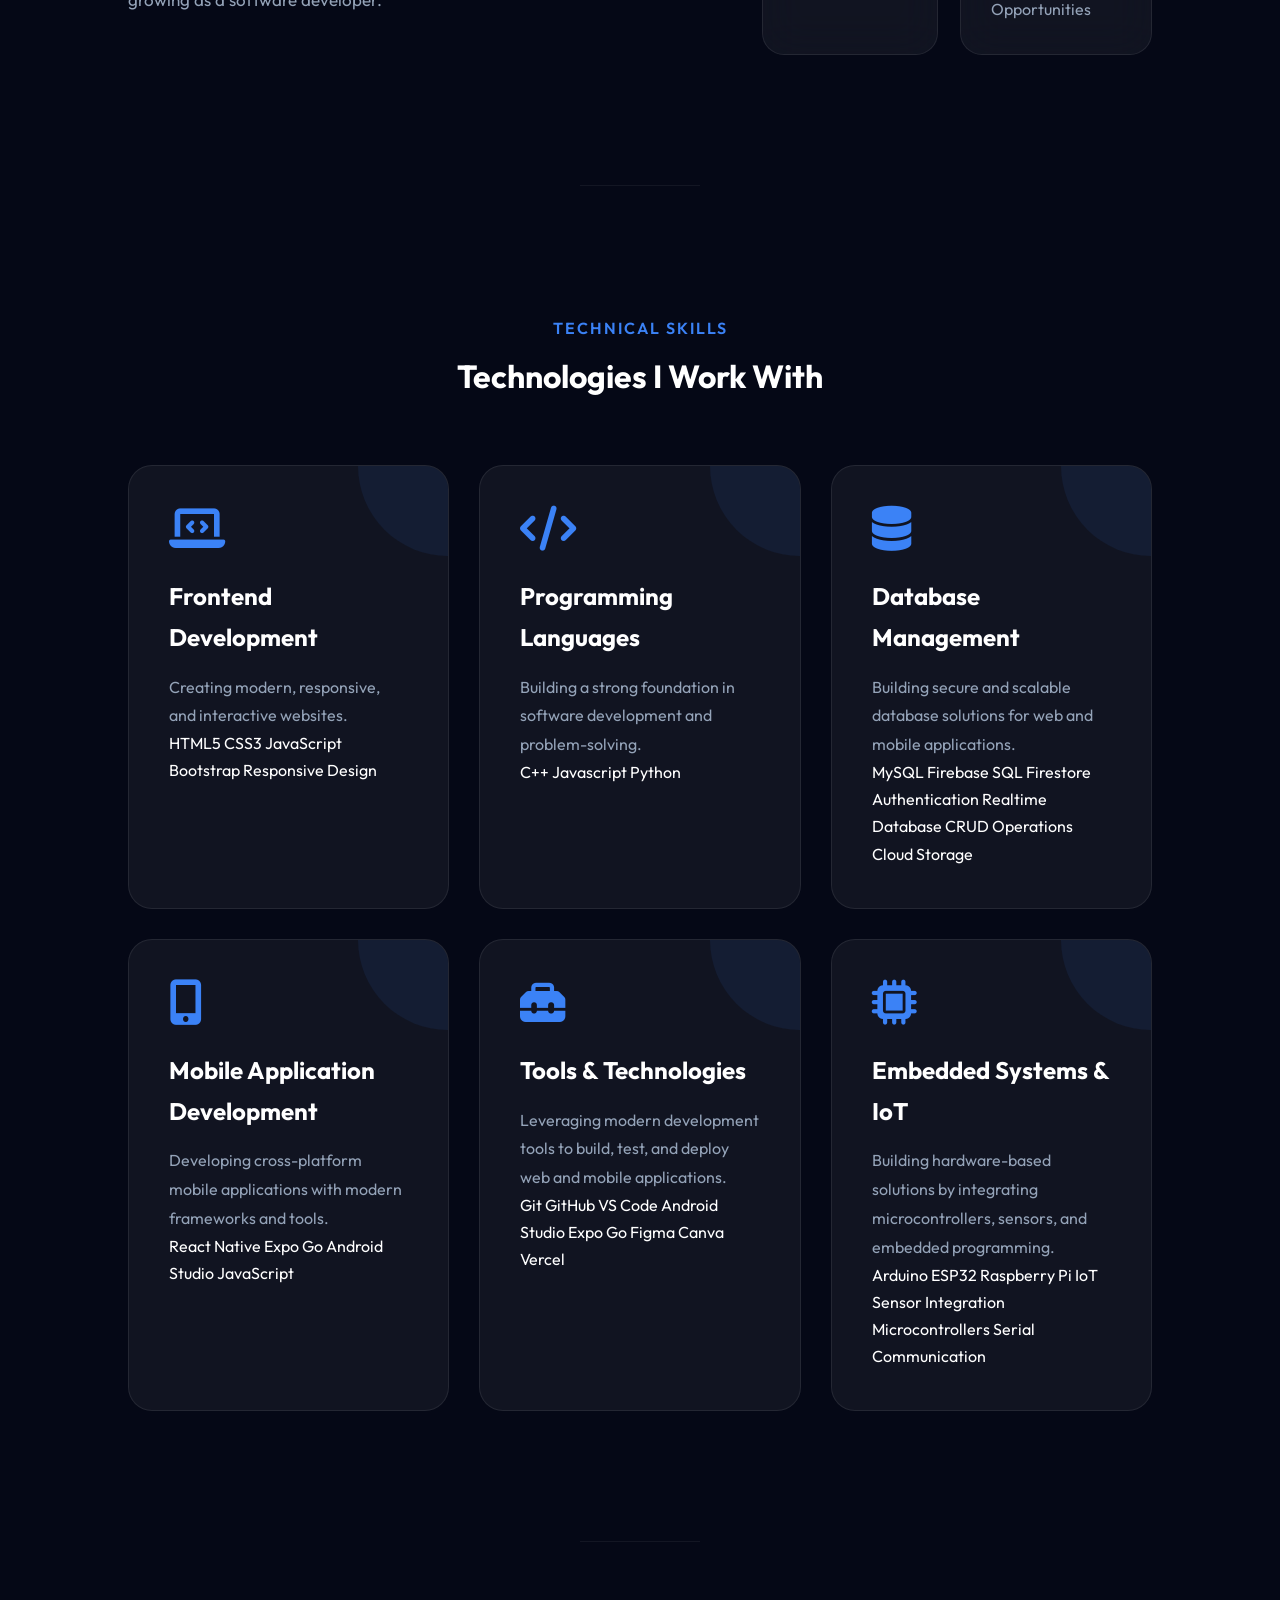
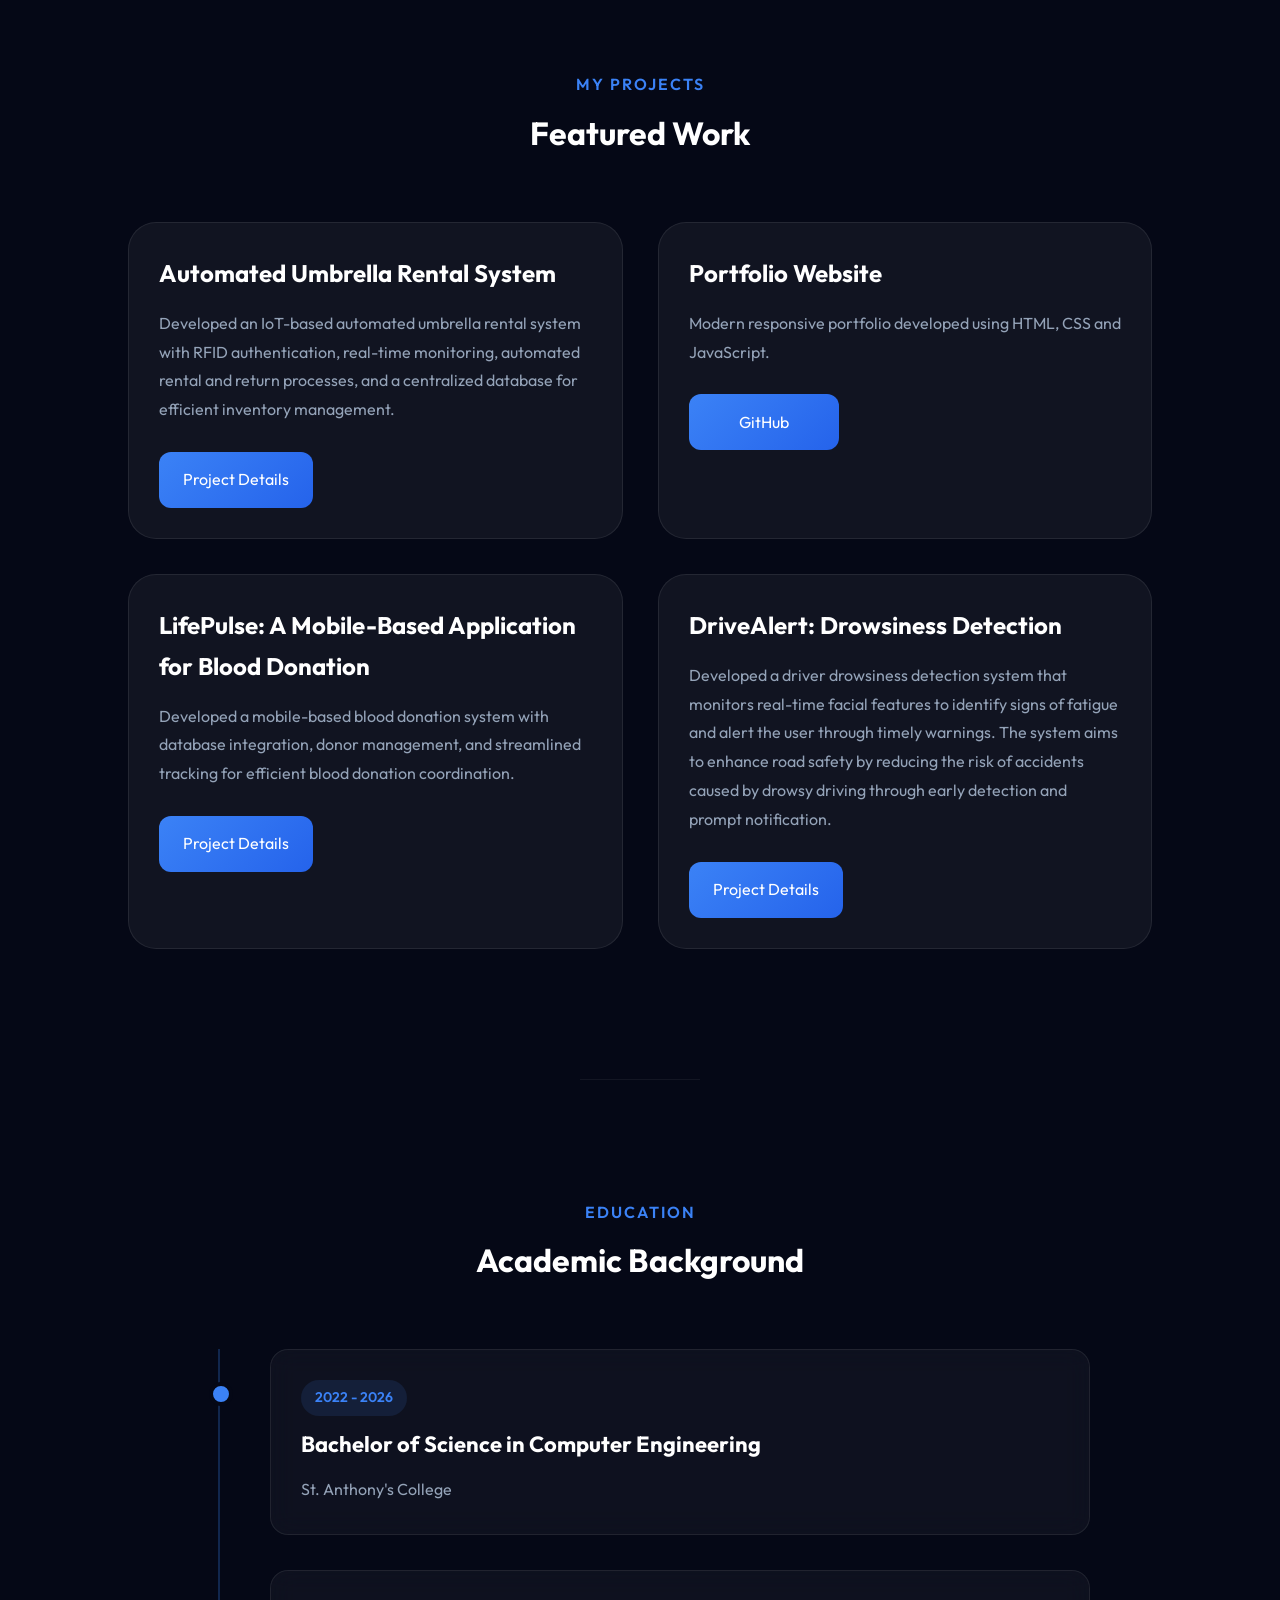
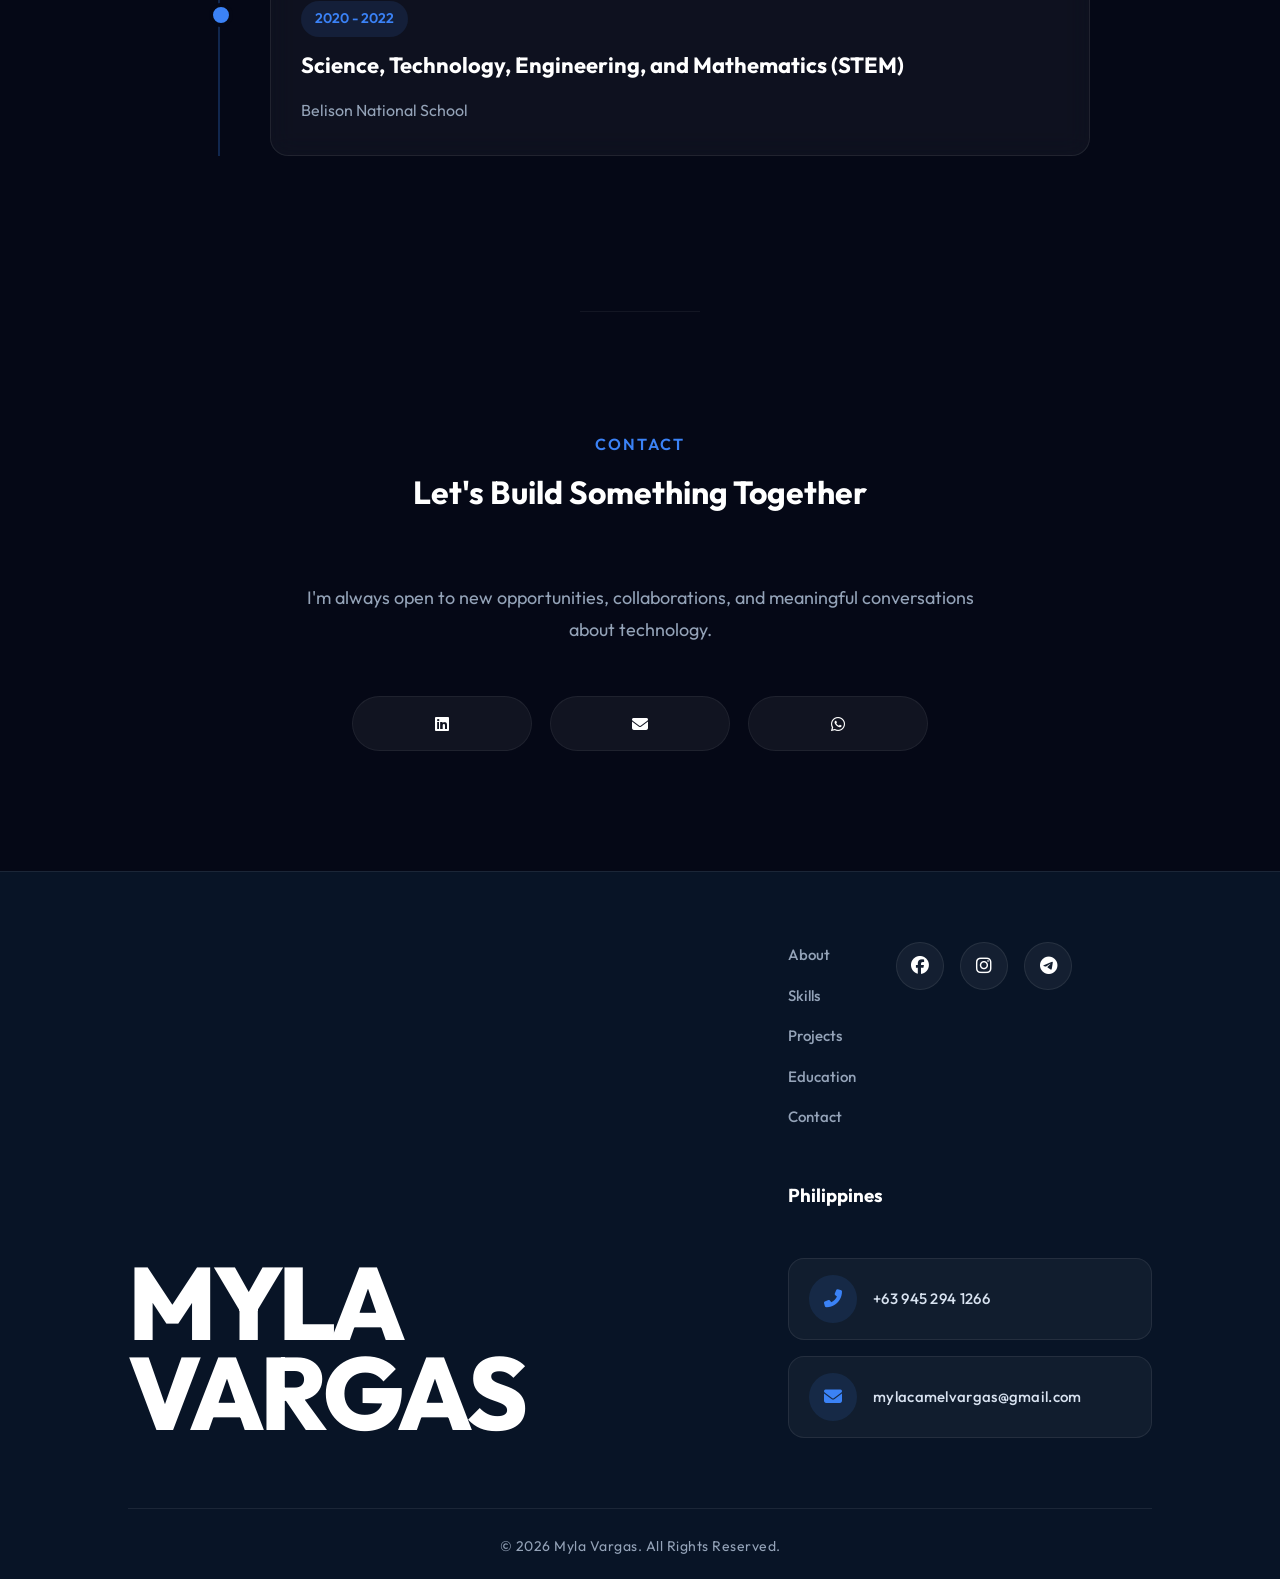
==== commit 06d1f1f6: "Update index.html" ====
--- a/index.html
+++ b/index.html
@@ -109,7 +109,7 @@
 
             <div class="image-card">
 
-                <img src="mylvrgs.jpg" alt="Myla Vargas">
+                <img src="images/mylvrgs.jpg" alt="Myla Vargas">
 
             </div>
 
@@ -557,7 +557,7 @@
 
 </footer>
 
-    <script src="script.js"></script>
+    <script src="js/script.js"></script>
 
 </body>
 
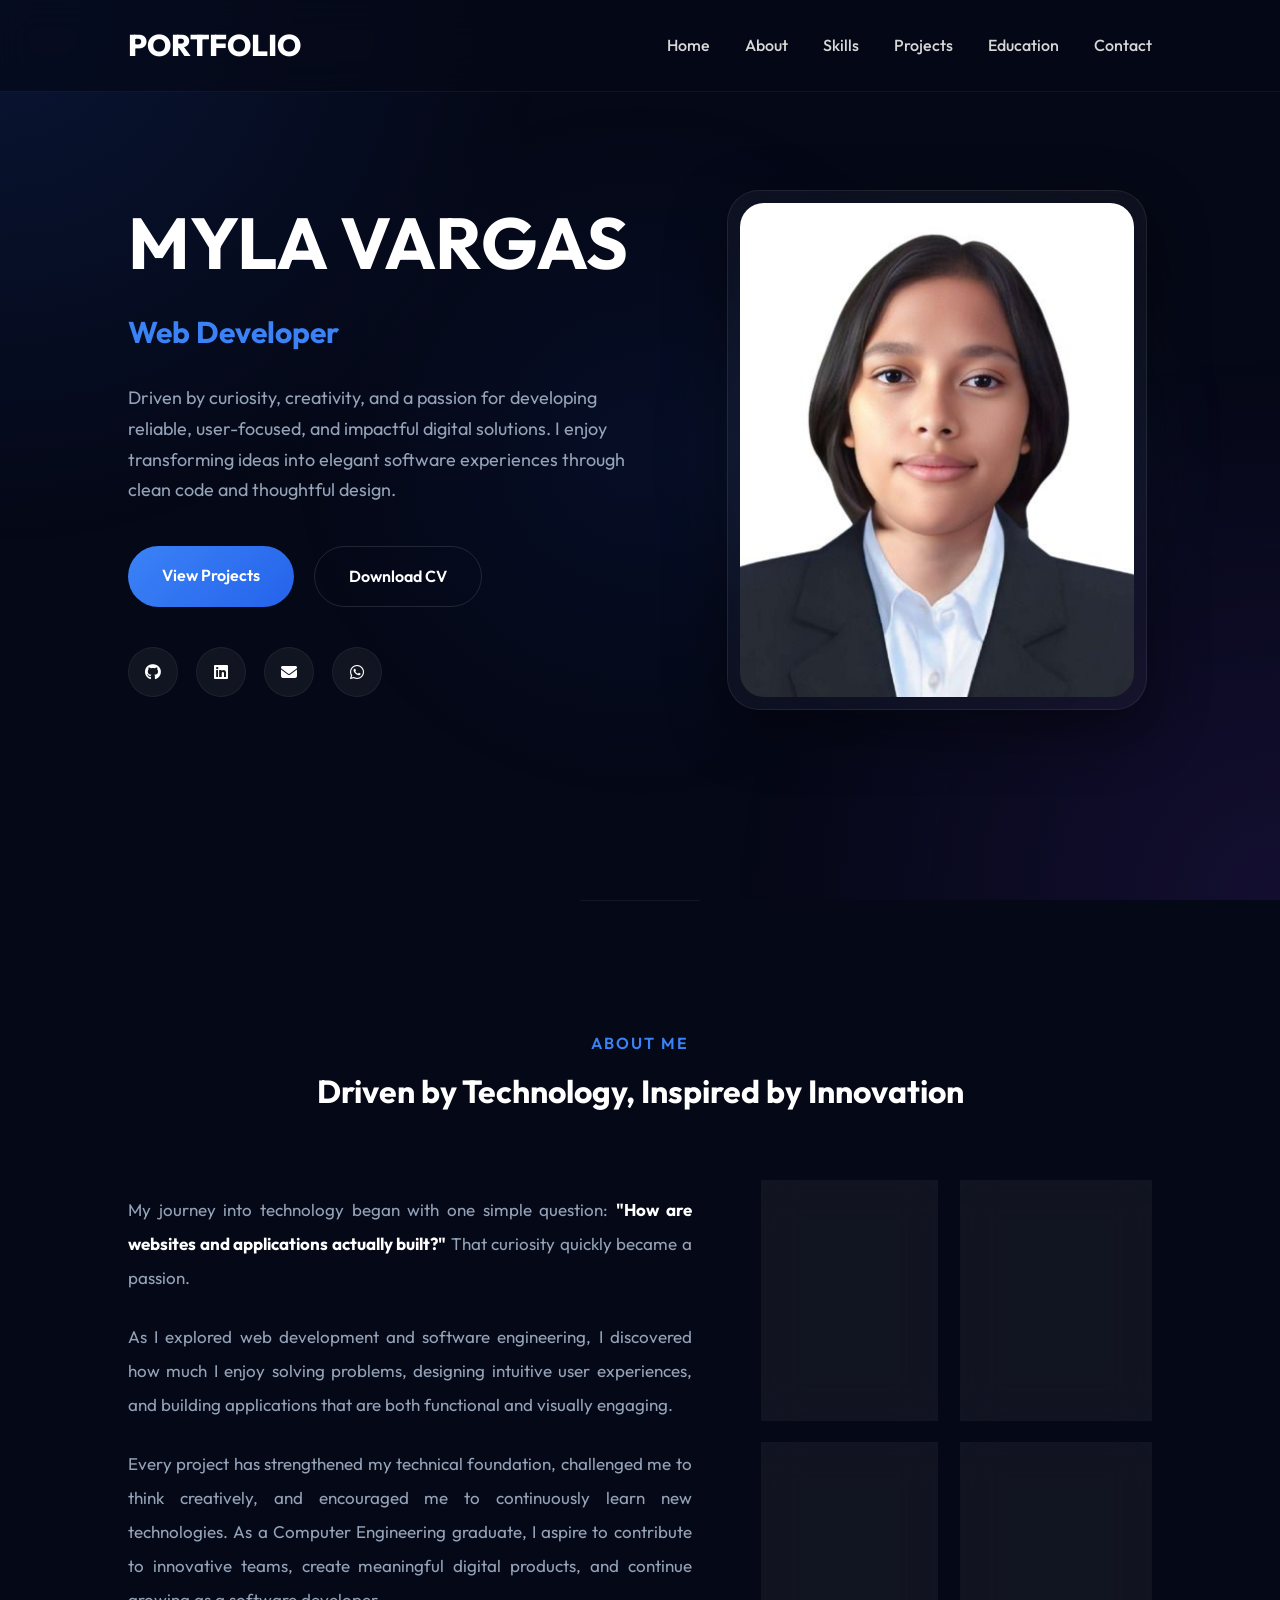
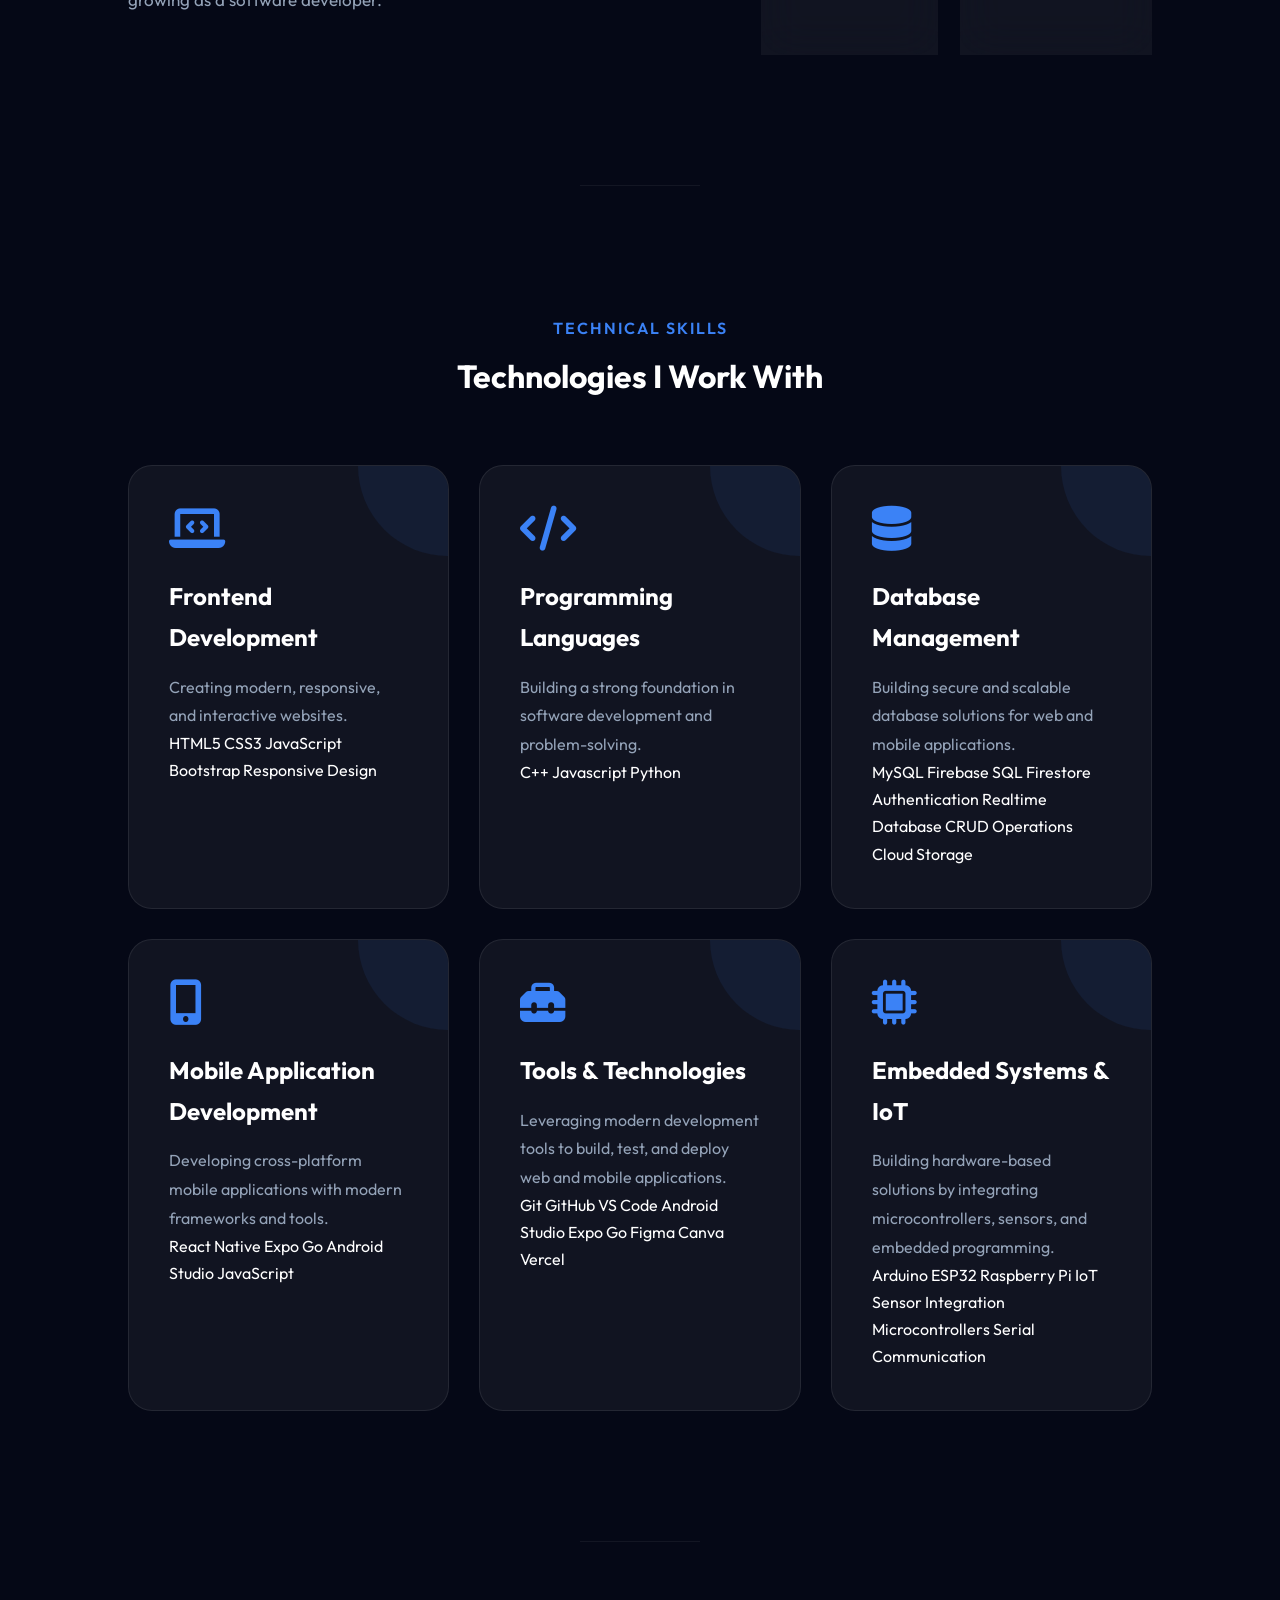
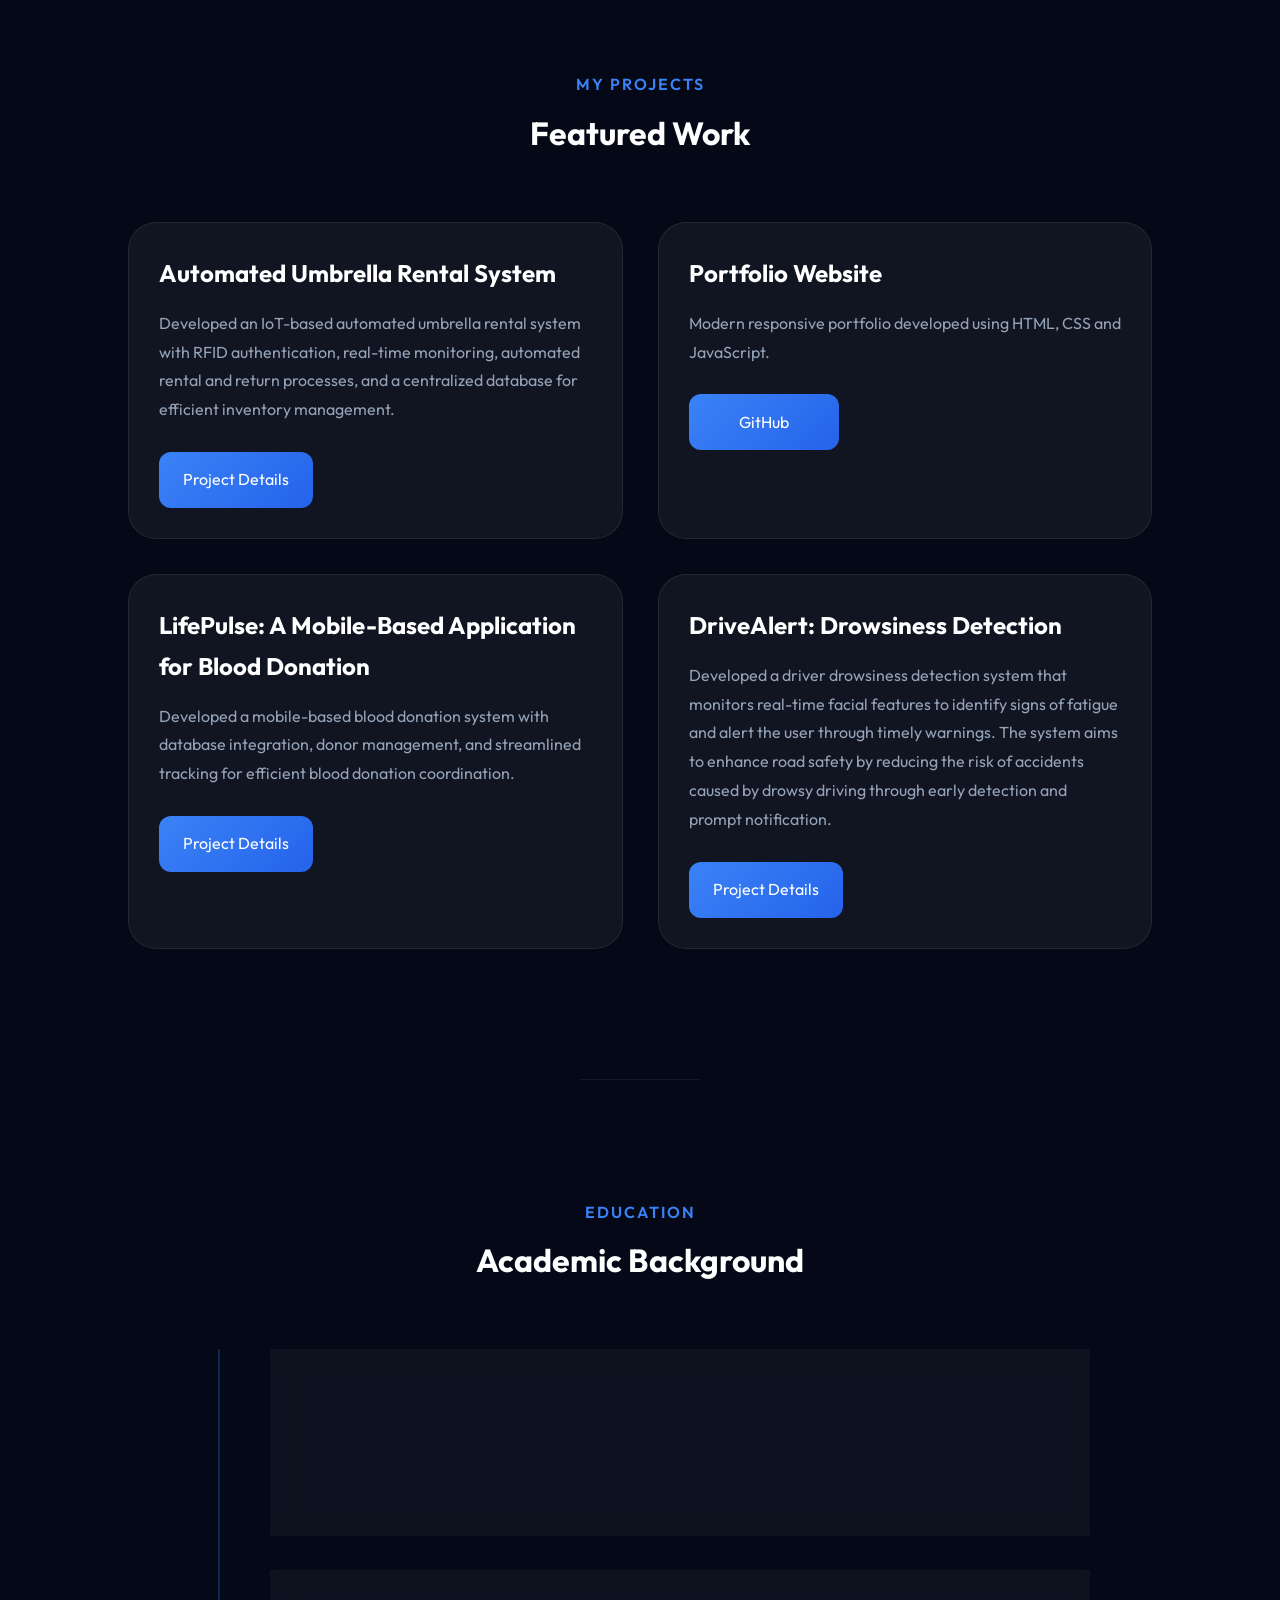
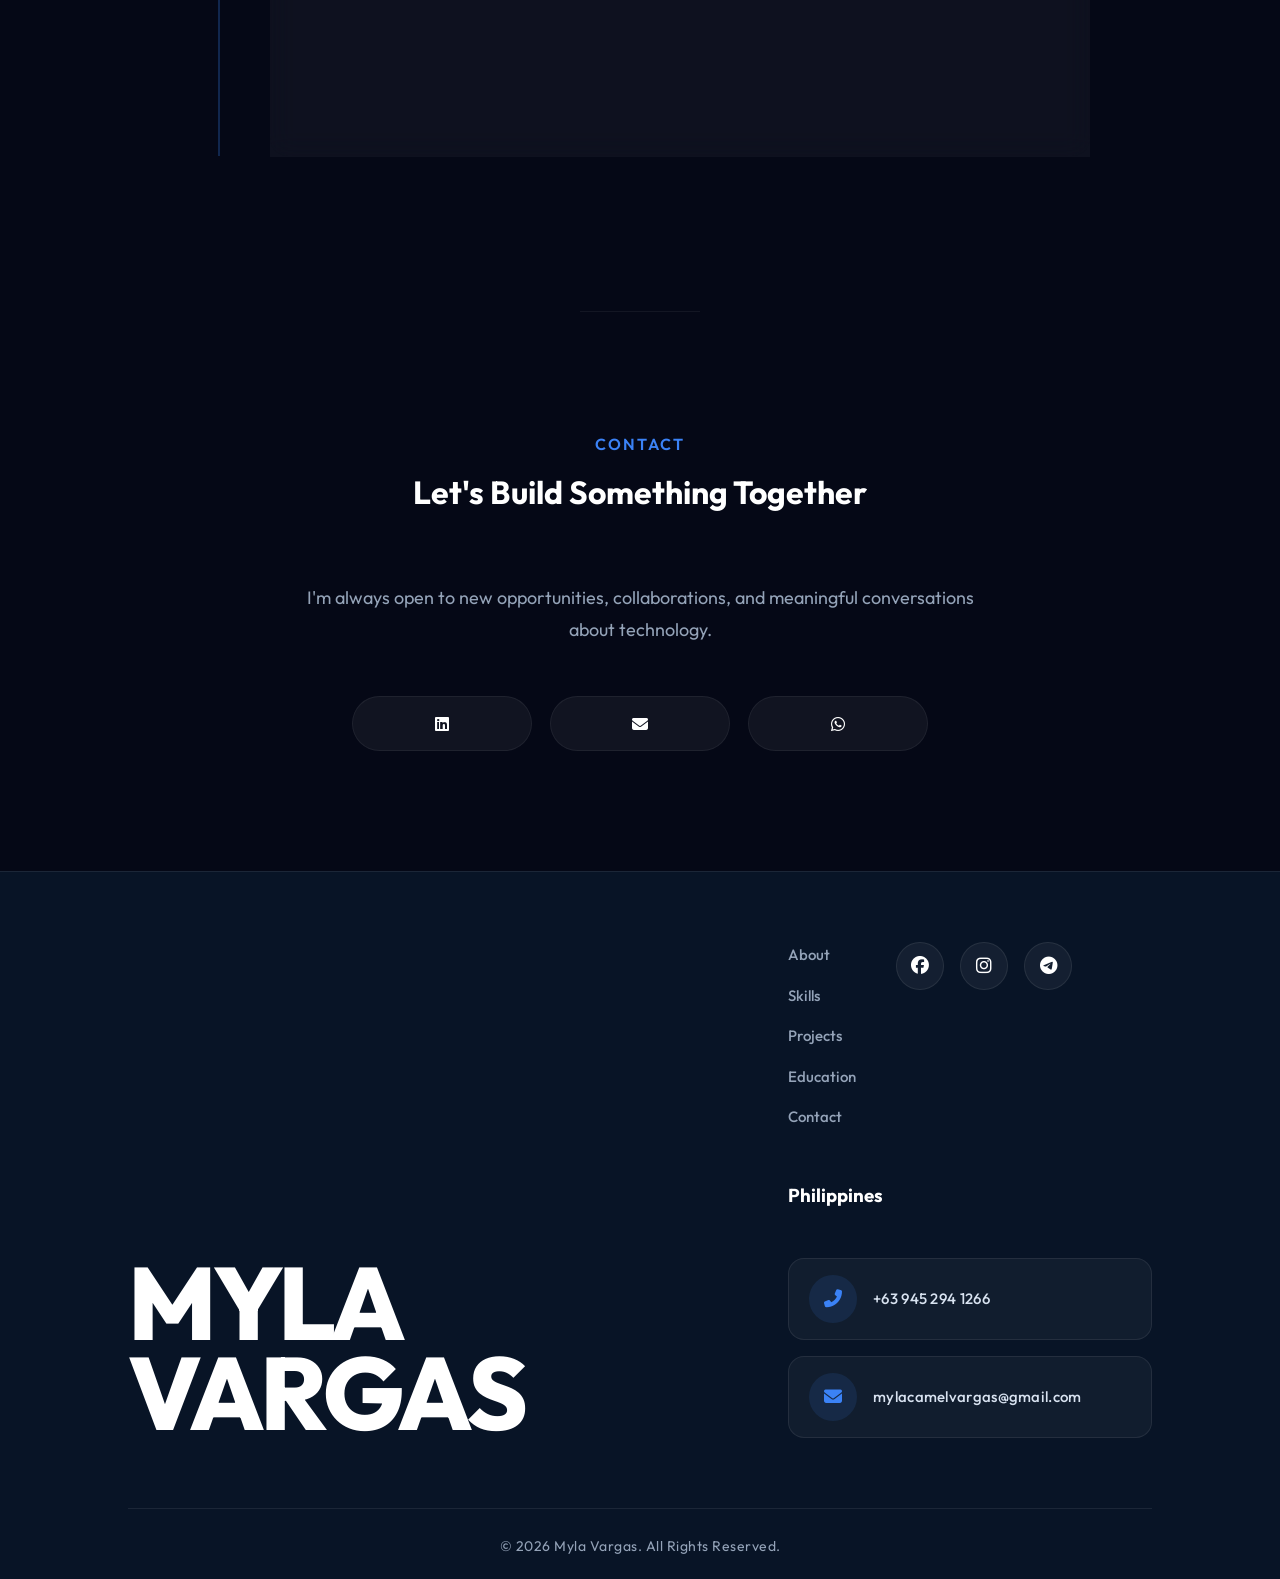
==== commit 85397858: "Update index.html" ====
--- a/index.html
+++ b/index.html
@@ -81,7 +81,7 @@
                     View Projects
                 </a>
 
-                <a href="Myla_Camel_Vargas_Resume.pdf" download class="secondary-btn">
+                <a href="files/Myla_Camel_Vargas_Resume.pdf" download class="secondary-btn">
                     Download CV
                 </a>
 
@@ -356,7 +356,7 @@
                 </p>
 
                 <div class="project-buttons">
-                    <a href="project-details.html">Project Details</a>
+                    <a href="projects/project-details.html">Project Details</a>
                 </div>
 
             </div>
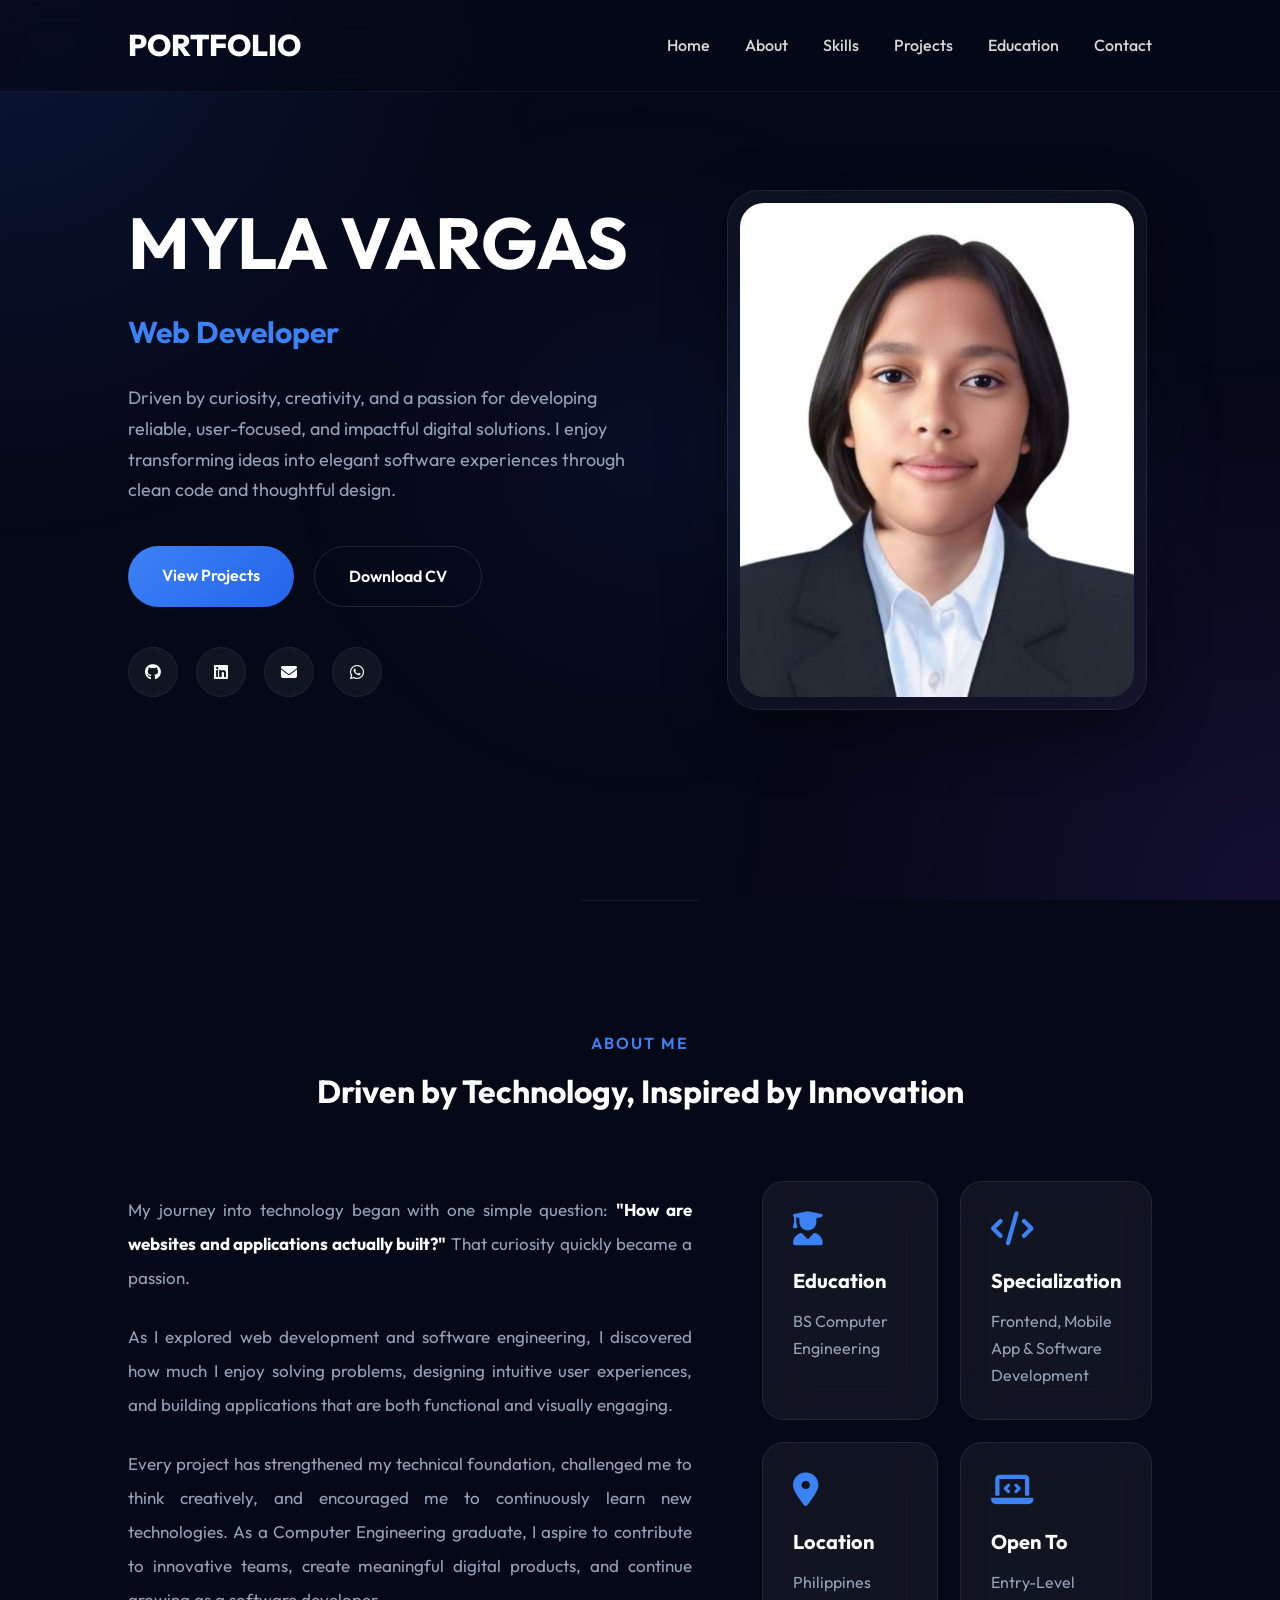
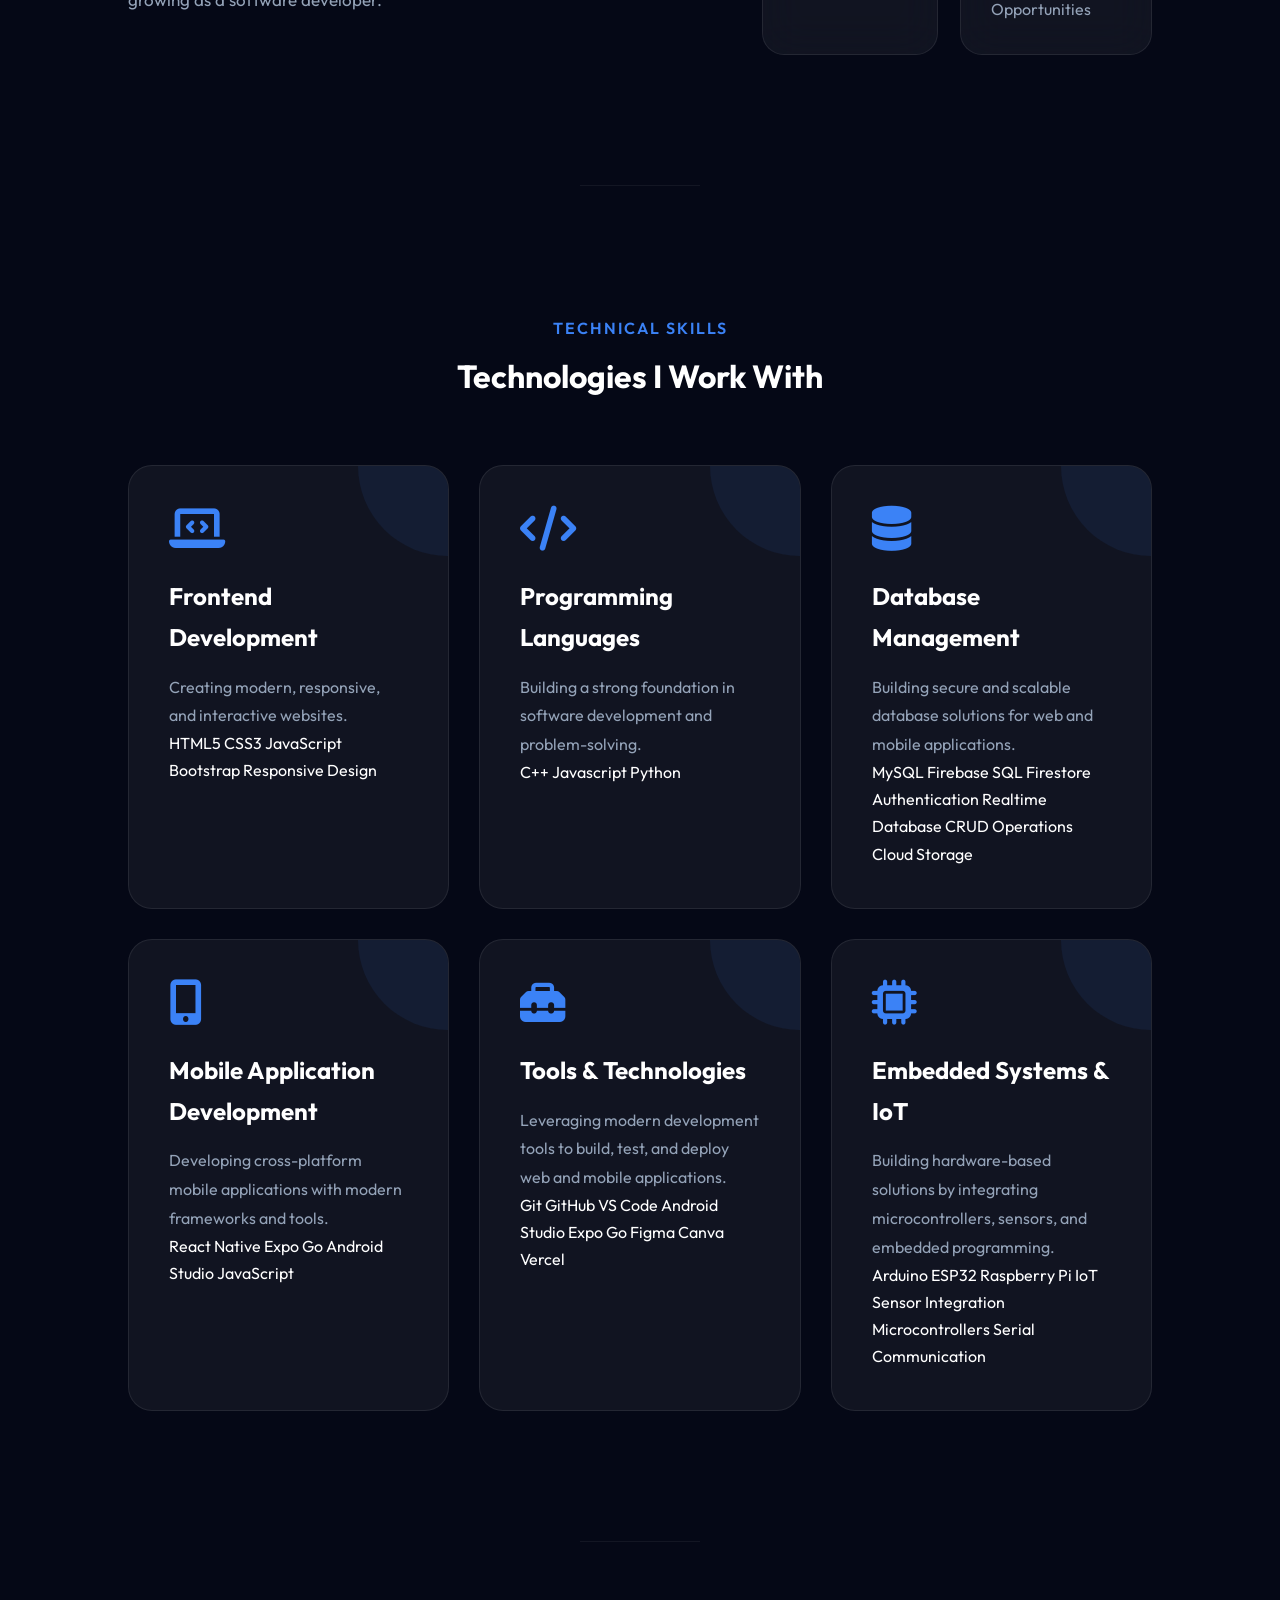
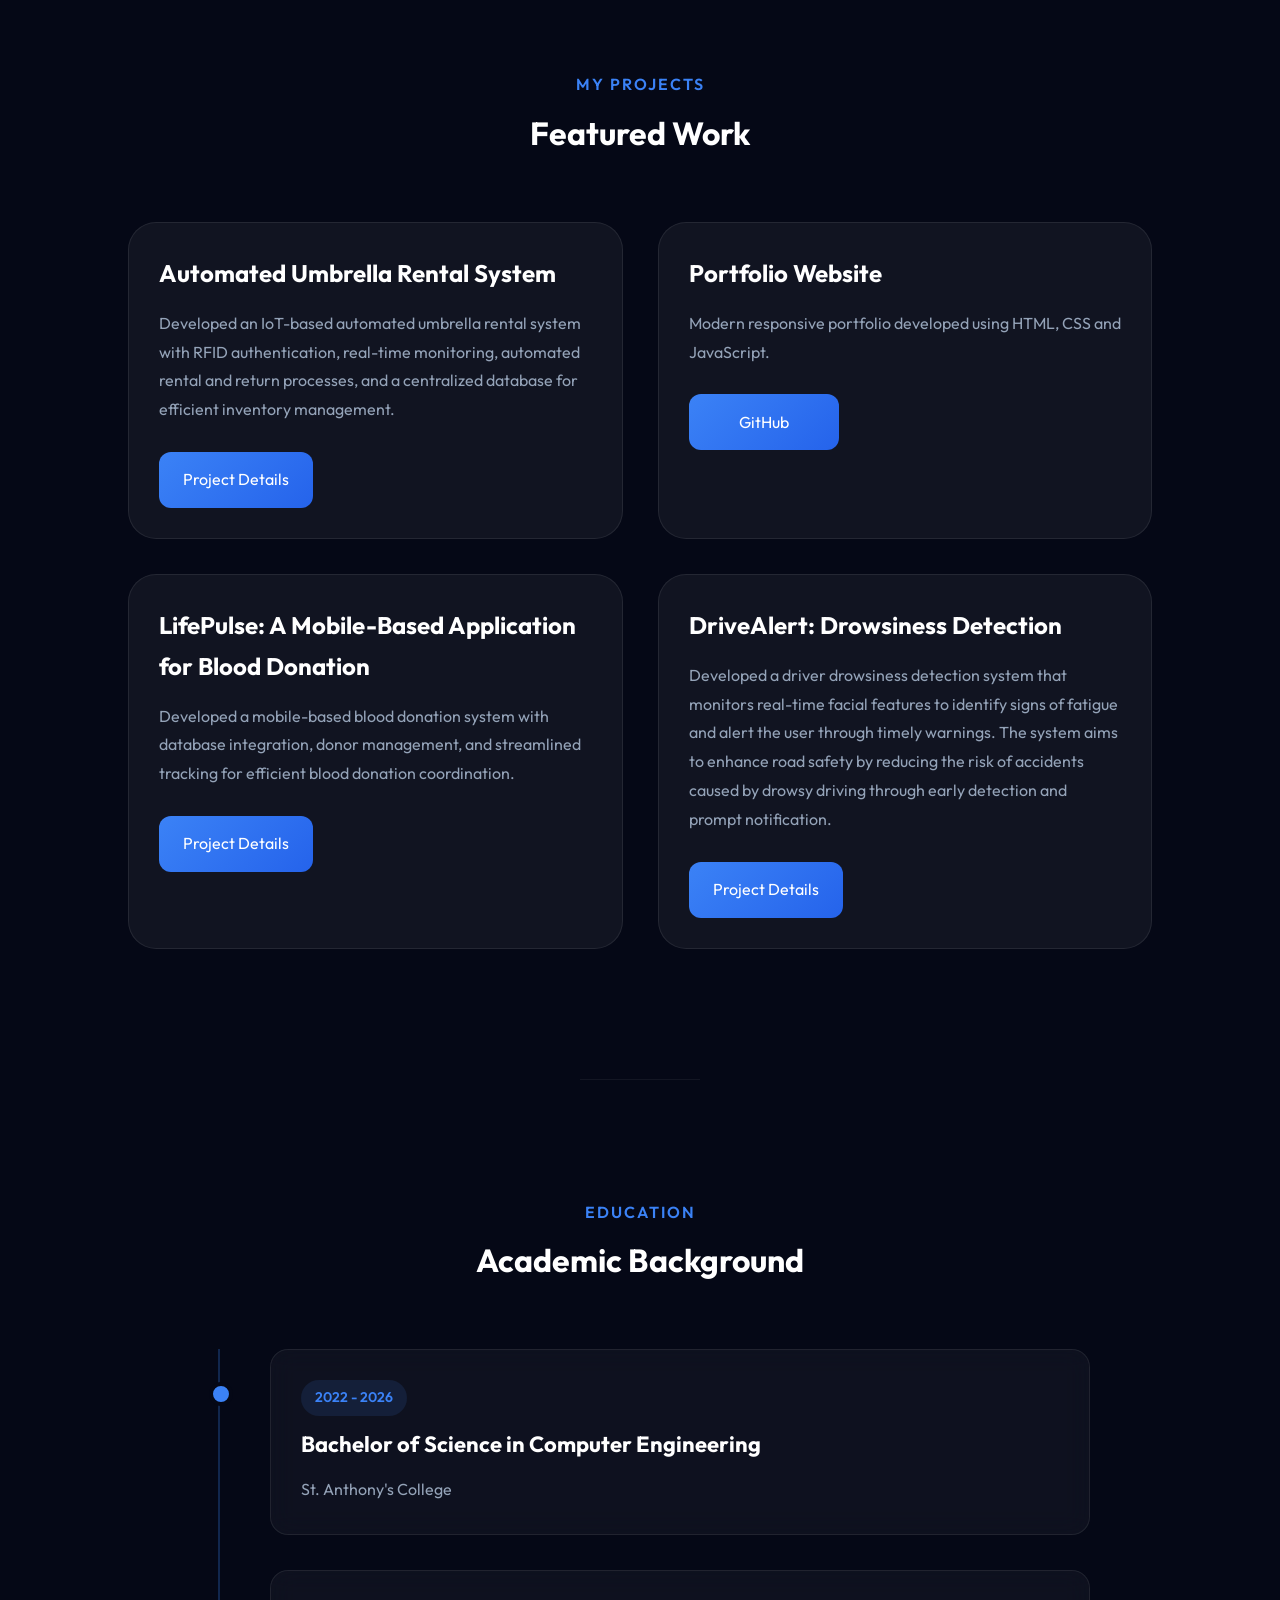
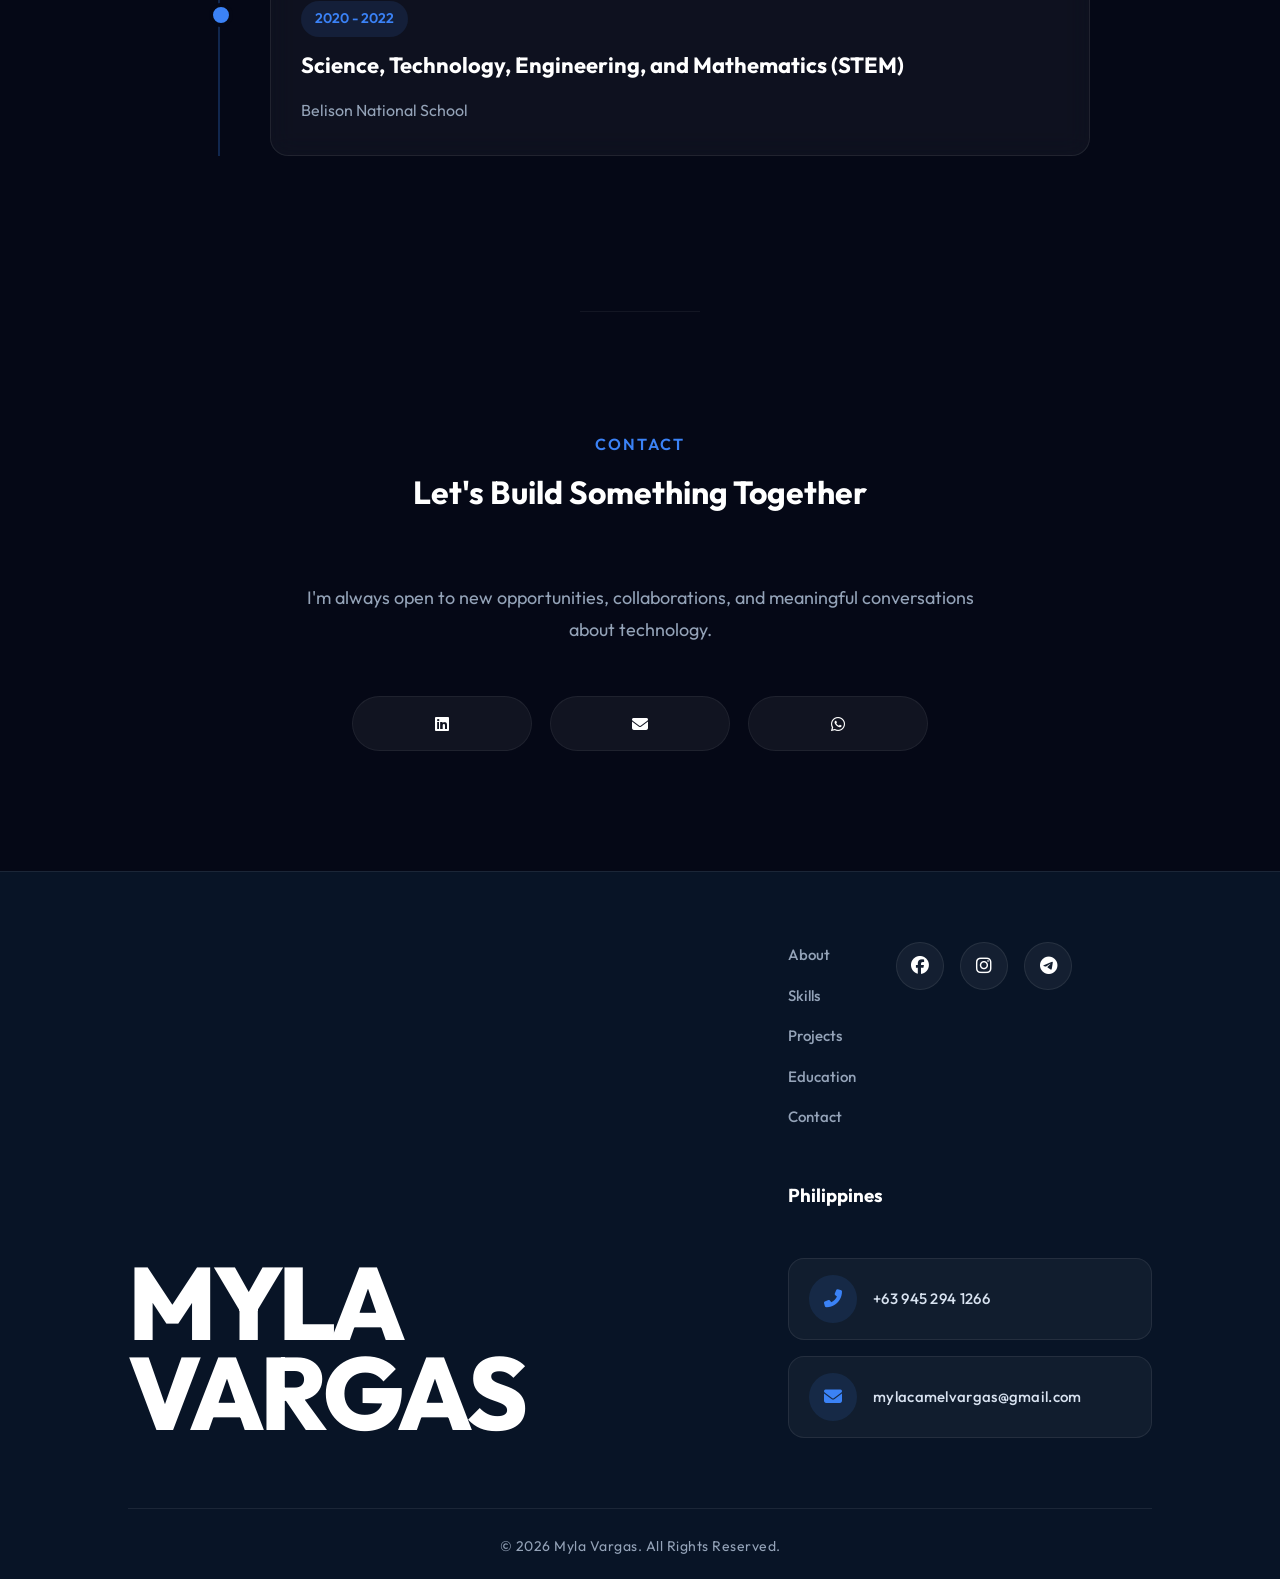
==== commit 80aa10cf: "Update index.html" ====
--- a/index.html
+++ b/index.html
@@ -391,7 +391,7 @@
                 </p>
 
                 <div class="project-buttons">
-                    <a href="project-details-lifepulse.html">Project Details</a>
+                    <a href="projects/project-details-lifepulse.html">Project Details</a>
                 </div>
 
             </div>
@@ -411,7 +411,7 @@
 </p>
 
                 <div class="project-buttons">
-                    <a href="project-details-drivealert.html">Project Details</a>
+                    <a href="projects/project-details-drivealert.html">Project Details</a>
                 </div>
 
             </div>
